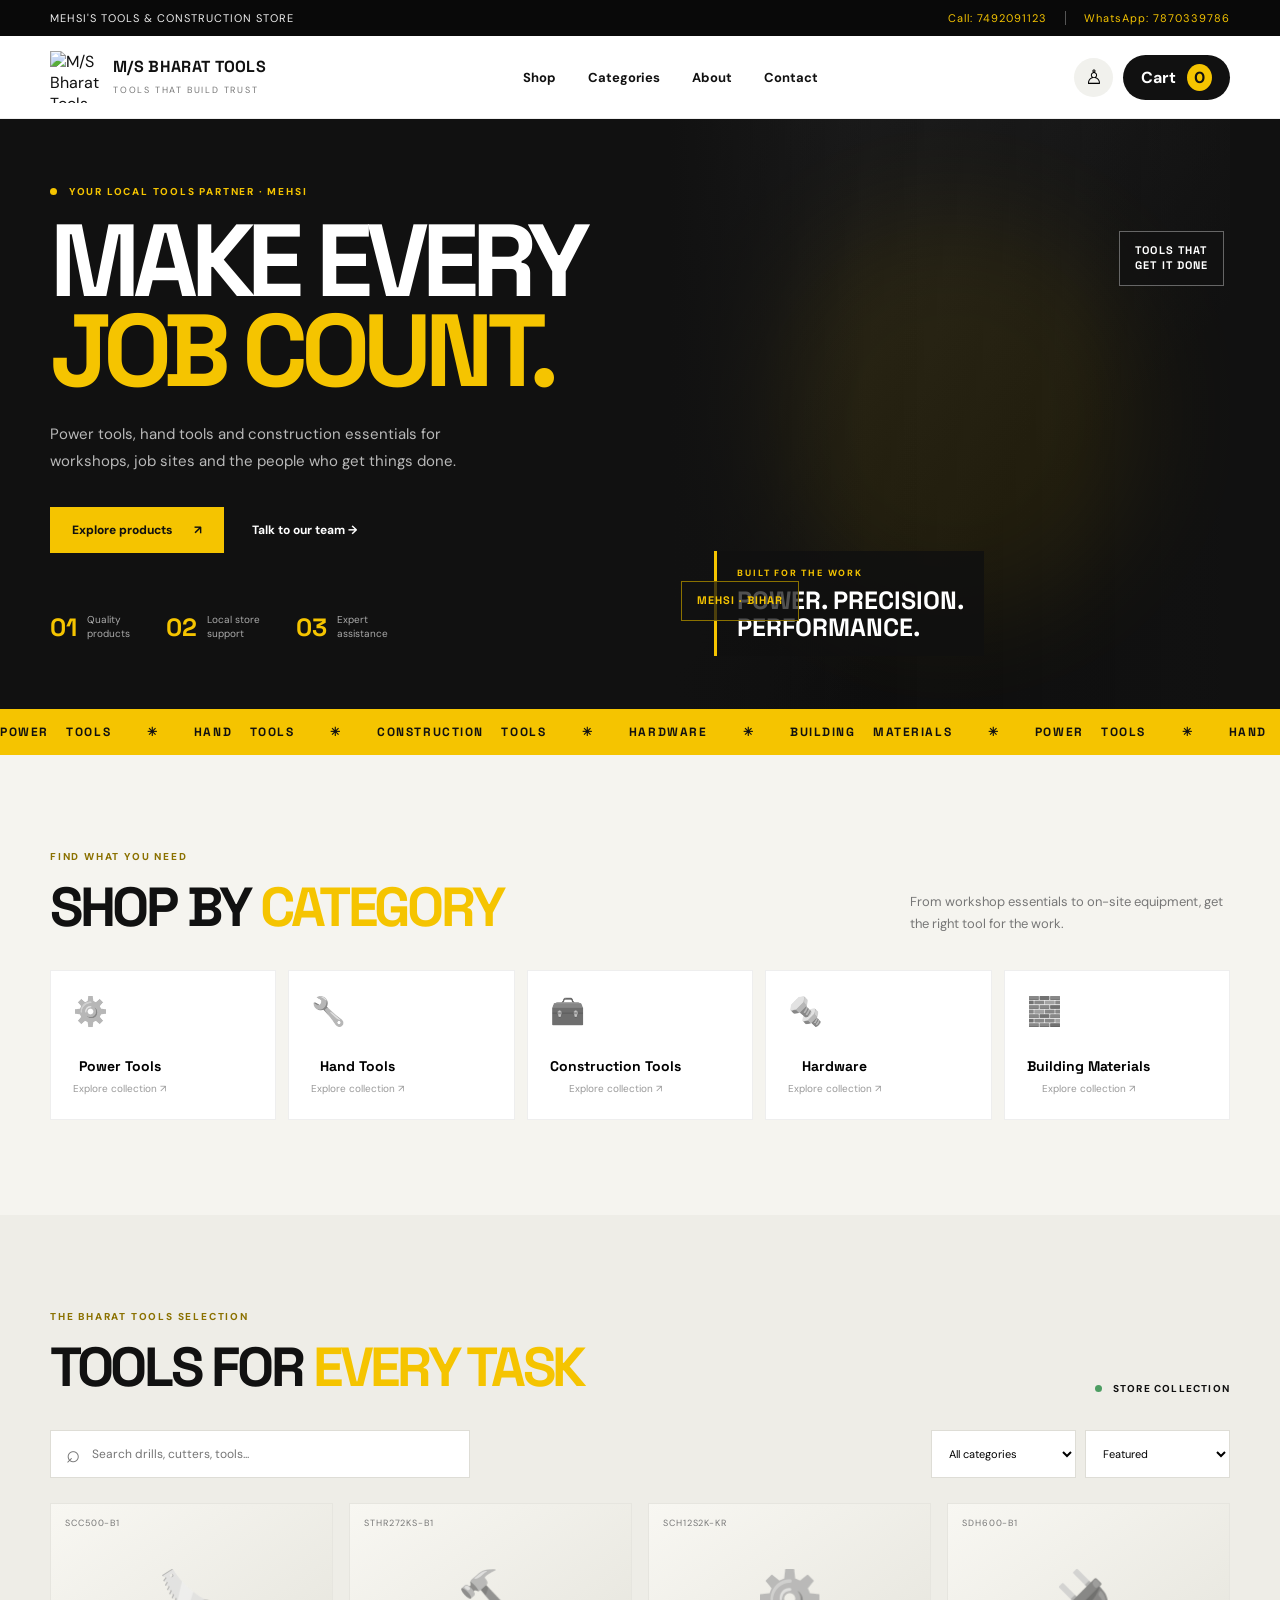
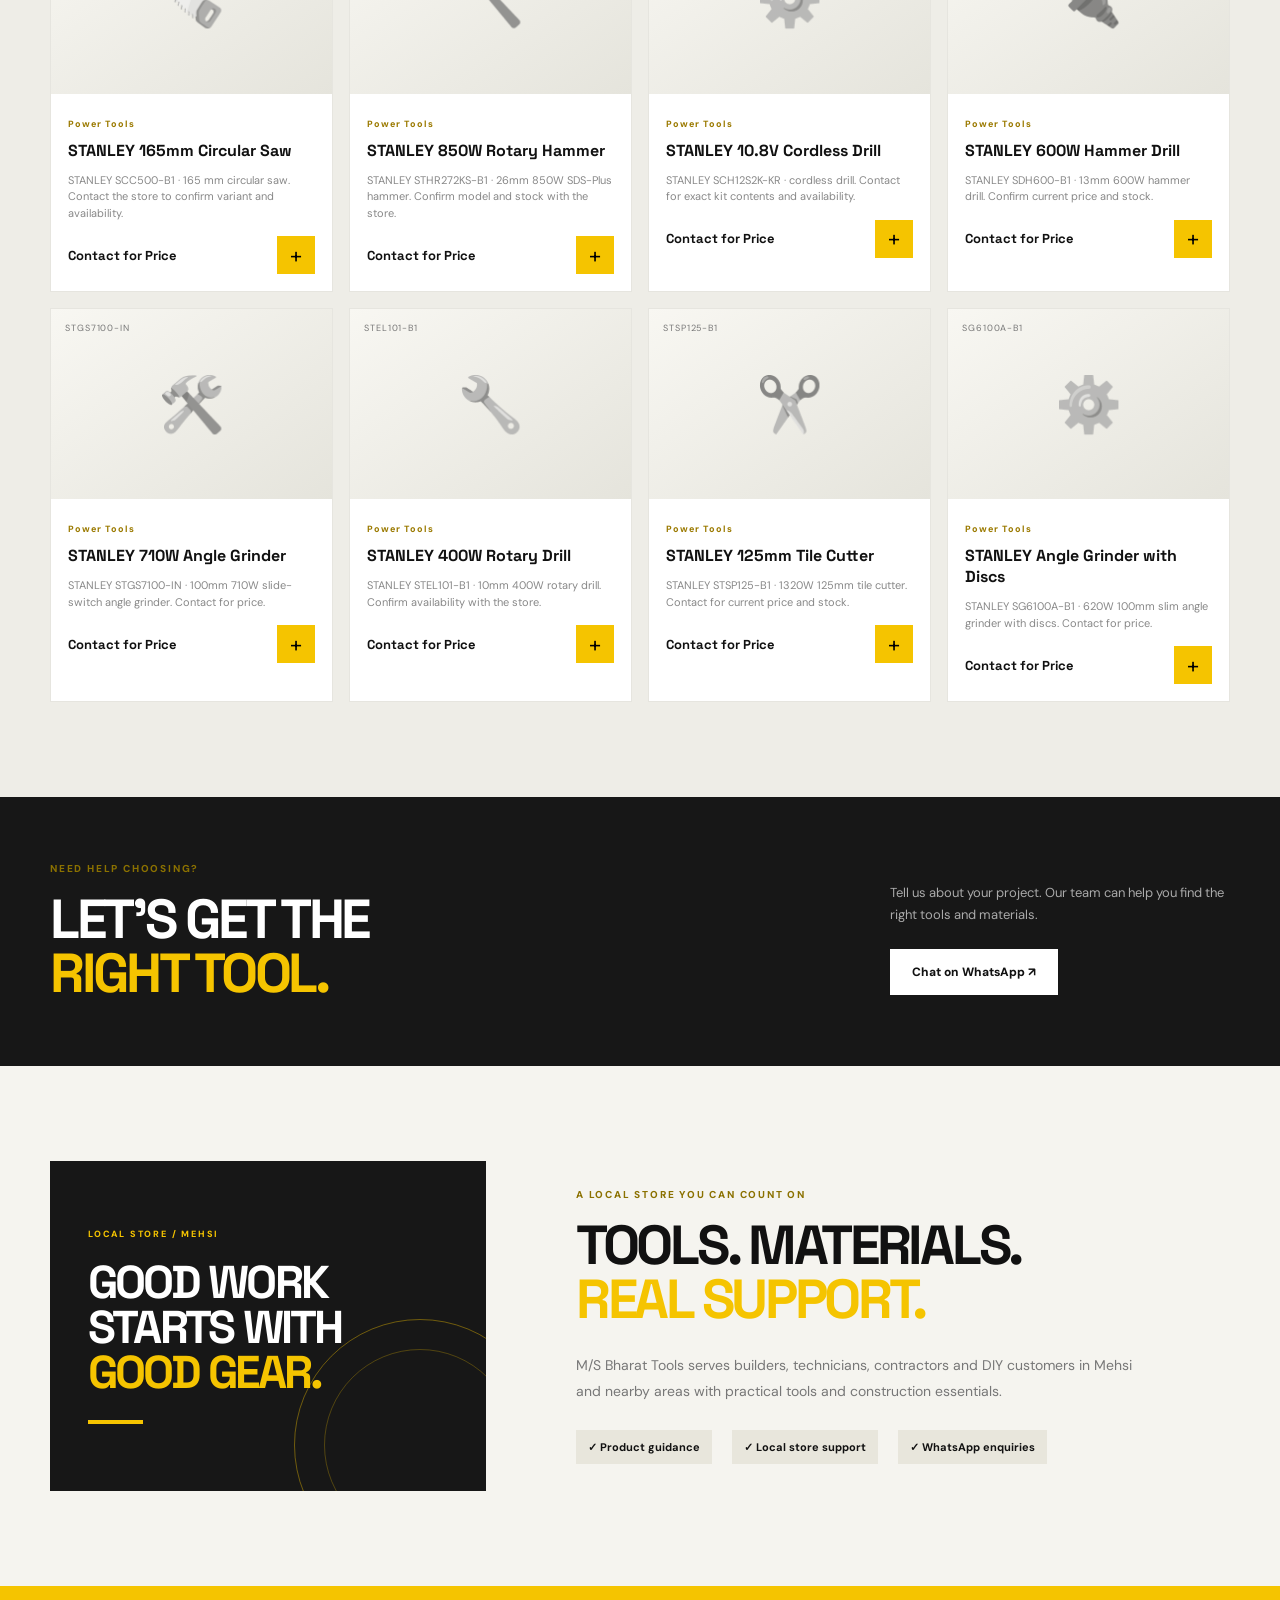
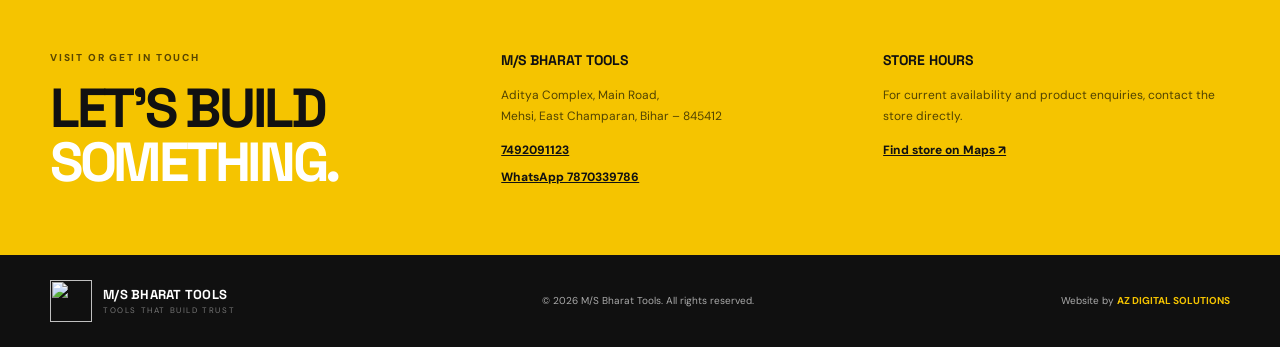
==== index.html @ 05d08e95 "Add files via upload" ====
<!doctype html>
<html lang="en">
<head>
<meta charset="utf-8"><meta name="viewport" content="width=device-width,initial-scale=1">
<meta name="theme-color" content="#101010"><meta name="description" content="M/S Bharat Tools — Power tools, hand tools, construction tools and hardware in Mehsi, Bihar.">
<title>M/S BHARAT TOOLS | Tools & Construction Materials</title>
<link rel="preconnect" href="https://fonts.googleapis.com"><link rel="preconnect" href="https://fonts.gstatic.com" crossorigin>
<link href="https://fonts.googleapis.com/css2?family=DM+Sans:wght@400;500;600;700;800&family=Space+Grotesk:wght@500;600;700&display=swap" rel="stylesheet">
<link rel="stylesheet" href="style.css">
</head>
<body>
<div class="topline"><div class="wrap topinner"><span>MEHSI'S TOOLS & CONSTRUCTION STORE</span><div><a href="tel:7492091123">Call: 7492091123</a><i></i><a href="https://wa.me/917870339786" target="_blank">WhatsApp: 7870339786</a></div></div></div>
<header class="header"><div class="wrap nav">
<a class="brand" href="#"><img src="assets/logo.png" alt="M/S Bharat Tools logo"><span><b>M/S BHARAT TOOLS</b><small>TOOLS THAT BUILD TRUST</small></span></a>
<nav><a href="#shop">Shop</a><a href="#categories">Categories</a><a href="#about">About</a><a href="#contact">Contact</a></nav>
<div class="nav-actions"><button class="iconbtn" id="accountBtn" aria-label="Account">♙</button><button class="cartbtn" id="cartOpen">Cart <b id="cartCount">0</b></button><button class="menu" id="menuBtn">☰</button></div>
</div></header>
<main>
<section class="hero"><div class="wrap hero-grid"><div class="hero-copy"><div class="eyebrow"><span></span> YOUR LOCAL TOOLS PARTNER · MEHSI</div><h1>MAKE EVERY<br><em>JOB COUNT.</em></h1><p>Power tools, hand tools and construction essentials for workshops, job sites and the people who get things done.</p><div class="hero-actions"><a class="btn primary" href="#shop">Explore products <b>↗</b></a><a class="textlink" href="https://wa.me/917870339786" target="_blank">Talk to our team <b>→</b></a></div><div class="hero-proof"><div><b>01</b><span>Quality<br>products</span></div><div><b>02</b><span>Local store<br>support</span></div><div><b>03</b><span>Expert<br>assistance</span></div></div></div><div class="hero-art"><div class="art-glow"></div><div class="hero-product-scene"><div class="scene-kicker">BUILT FOR THE WORK</div><div class="scene-title">POWER. PRECISION.<br>PERFORMANCE.</div></div><div class="art-tag tag-one">TOOLS THAT<br>GET IT DONE</div><div class="art-tag tag-two">MEHSI · BIHAR</div></div></div></section>
<div class="ticker"><div>POWER TOOLS <b>✳</b> HAND TOOLS <b>✳</b> CONSTRUCTION TOOLS <b>✳</b> HARDWARE <b>✳</b> BUILDING MATERIALS <b>✳</b> POWER TOOLS <b>✳</b> HAND TOOLS <b>✳</b></div></div>
<section class="section categories" id="categories"><div class="wrap"><div class="section-head"><div><div class="eyebrow">FIND WHAT YOU NEED</div><h2>SHOP BY <em>CATEGORY</em></h2></div><p>From workshop essentials to on-site equipment, get the right tool for the work.</p></div><div class="category-grid" id="categoryGrid"></div></div></section>
<section class="section shop" id="shop"><div class="wrap"><div class="section-head"><div><div class="eyebrow">THE BHARAT TOOLS SELECTION</div><h2>TOOLS FOR <em>EVERY TASK</em></h2></div><span class="live-note"><span></span> STORE COLLECTION</span></div>
<div class="shop-toolbar"><div class="searchbox"><span>⌕</span><input id="searchInput" placeholder="Search drills, cutters, tools..." aria-label="Search products"></div><div class="filters"><select id="categoryFilter"><option value="">All categories</option></select><select id="sortFilter"><option value="featured">Featured</option><option value="low">Price: low to high</option><option value="high">Price: high to low</option><option value="name">Name: A to Z</option></select></div></div>
<div class="product-grid" id="productGrid"></div><div class="empty hidden" id="emptyState">No products match your search. Try another keyword.</div>
</div></section>
<section class="band"><div class="wrap band-inner"><div><div class="eyebrow">NEED HELP CHOOSING?</div><h2>LET'S GET THE<br><em>RIGHT TOOL.</em></h2></div><div><p>Tell us about your project. Our team can help you find the right tools and materials.</p><a class="btn light" href="https://wa.me/917870339786?text=Hello%20Bharat%20Tools%2C%20I%20need%20help%20choosing%20a%20product." target="_blank">Chat on WhatsApp ↗</a></div></div></section>
<section class="section about" id="about"><div class="wrap about-grid"><div class="about-mark"><div class="about-mark-label">LOCAL STORE / MEHSI</div><div class="about-mark-title">GOOD WORK<br>STARTS WITH<br><em>GOOD GEAR.</em></div><div class="about-mark-line"></div></div><div><div class="eyebrow">A LOCAL STORE YOU CAN COUNT ON</div><h2>TOOLS. MATERIALS.<br><em>REAL SUPPORT.</em></h2><p>M/S Bharat Tools serves builders, technicians, contractors and DIY customers in Mehsi and nearby areas with practical tools and construction essentials.</p><div class="about-points"><span>✓ Product guidance</span><span>✓ Local store support</span><span>✓ WhatsApp enquiries</span></div></div></div></section>
<section class="contact" id="contact"><div class="wrap contact-grid"><div><div class="eyebrow">VISIT OR GET IN TOUCH</div><h2>LET'S BUILD<br><em>SOMETHING.</em></h2></div><div class="contact-info"><b>M/S BHARAT TOOLS</b><p>Aditya Complex, Main Road,<br>Mehsi, East Champaran, Bihar – 845412</p><a href="tel:7492091123">7492091123</a><a href="https://wa.me/917870339786" target="_blank">WhatsApp 7870339786</a></div><div class="contact-info"><b>STORE HOURS</b><p>For current availability and product enquiries, contact the store directly.</p><a href="https://maps.google.com/?q=Aditya+Complex+Main+Road+Mehsi+Bihar" target="_blank">Find store on Maps ↗</a></div></div></section>
</main>
<footer><div class="wrap footer"><a class="brand" href="#"><img src="assets/logo.png" alt=""><span><b>M/S BHARAT TOOLS</b><small>TOOLS THAT BUILD TRUST</small></span></a><span>© <span id="year"></span> M/S Bharat Tools. All rights reserved.</span><span>Website by <b>AZ DIGITAL SOLUTIONS</b></span></div></footer>
<div class="overlay" id="overlay"></div><aside class="drawer" id="cartDrawer"><div class="drawer-head"><div><small>YOUR SELECTION</small><h3>Shopping cart</h3></div><button class="close" id="cartClose">×</button></div><div class="cart-items" id="cartItems"></div><div class="cart-bottom"><div class="subtotal"><span>Subtotal</span><b id="subtotal">₹0</b></div><p class="muted">Final availability and pricing will be confirmed by the store.</p><button class="btn primary full" id="checkoutBtn">Continue to checkout ↗</button><button class="continue" id="continueShop">Continue shopping</button></div></aside>
<div class="modal hidden" id="accountModal"><div class="modal-card"><button class="close modal-x" id="accountClose">×</button><div class="eyebrow">CUSTOMER ACCOUNT</div><h3 id="authTitle">Welcome back.</h3><p class="muted" id="authHint">Sign in to view your account.</p><form id="authForm"><label>Email<input type="email" id="authEmail" required placeholder="you@example.com"></label><label>Password<input type="password" id="authPassword" required minlength="6" placeholder="At least 6 characters"></label><label id="nameField" class="hidden">Full name<input id="authName" placeholder="Your name"></label><button class="btn primary full" id="authSubmit">Sign in</button></form><button class="switch-auth" id="authSwitch">New here? Create an account</button><p class="status" id="authStatus"></p></div></div>
<div class="toast" id="toast"></div>
<script src="https://cdn.jsdelivr.net/npm/@supabase/supabase-js@2"></script><script src="config.js"></script><script src="app.js"></script>
</body></html>
---- style.css ----
*{box-sizing:border-box} :root{--ink:#111;--yellow:#f5c400;--paper:#f5f4ef;--muted:#777;--line:#deddd6}html{scroll-behavior:smooth}body{margin:0;background:var(--paper);color:var(--ink);font-family:"DM Sans",sans-serif}a{color:inherit;text-decoration:none}button,input,select{font:inherit}.wrap{width:min(1180px,calc(100% - 44px));margin:auto}.topline{background:#090909;color:#eee;font-size:11px;letter-spacing:.09em}.topinner{height:36px;display:flex;justify-content:space-between;align-items:center}.topinner div{display:flex;gap:18px}.topinner a{color:var(--yellow)}.topinner i{width:1px;background:#555}.header{background:#fff;position:sticky;top:0;z-index:20;border-bottom:1px solid #eee}.nav{height:82px;display:flex;align-items:center;justify-content:space-between}.brand{display:flex;align-items:center;gap:11px}.brand img{width:52px;height:52px;object-fit:contain}.brand b{font:700 16px "Space Grotesk";letter-spacing:.02em;display:block}.brand small{font-size:9px;letter-spacing:.2em;color:#777}.nav nav{display:flex;gap:32px;font-size:13px;font-weight:700}.nav nav a:hover,.textlink:hover{color:#a77f00}.nav-actions{display:flex;align-items:center;gap:10px}.iconbtn,.menu{border:0;background:#f1f1ed;width:39px;height:39px;border-radius:50%;font-size:20px;cursor:pointer}.cartbtn{border:0;background:#111;color:#fff;border-radius:30px;padding:12px 18px;font-weight:700;cursor:pointer}.cartbtn b{background:var(--yellow);color:#111;border-radius:50%;padding:3px 7px;margin-left:7px}.menu{display:none}.hero{background:#111;color:white;overflow:hidden;position:relative}.hero-grid{min-height:590px;display:grid;grid-template-columns:1.05fr .95fr;align-items:center}.hero-copy{padding:65px 0;position:relative;z-index:2}.eyebrow{font-size:10px;font-weight:800;letter-spacing:.18em;color:#8b7100;margin-bottom:18px}.hero .eyebrow{color:var(--yellow)}.eyebrow span,.live-note span{display:inline-block;width:7px;height:7px;background:var(--yellow);border-radius:50%;margin-right:8px}.hero h1{font:700 clamp(58px,8vw,106px)/.88 "Space Grotesk";letter-spacing:-.07em;margin:0 0 25px}.hero h1 em,h2 em{color:var(--yellow);font-style:normal}.hero-copy>p{max-width:460px;color:#b9b9b9;line-height:1.8;font-size:15px}.hero-actions{display:flex;align-items:center;gap:28px;margin-top:32px}.btn{border:0;padding:15px 22px;display:inline-flex;align-items:center;justify-content:center;gap:22px;font-weight:800;font-size:12px;cursor:pointer;transition:.2s}.btn.primary{background:var(--yellow);color:#111}.btn.primary:hover{background:#fff;transform:translateY(-2px)}.textlink{font-size:12px;font-weight:700}.hero-proof{display:flex;gap:36px;margin-top:58px}.hero-proof div{display:flex;gap:10px;align-items:center}.hero-proof b{font:700 25px "Space Grotesk";color:var(--yellow)}.hero-proof span{font-size:10px;line-height:1.4;color:#aaa}.hero-art{height:100%;min-height:520px;position:relative;display:grid;place-items:center;background:radial-gradient(circle at 50% 48%,#343434 0,#202020 38%,#111 70%)}.art-glow{position:absolute;width:410px;height:410px;border-radius:50%;background:var(--yellow);opacity:.08;filter:blur(55px)}.hero-logo{position:relative;width:min(380px,75%);filter:drop-shadow(0 28px 28px #0009);animation:float 5s ease-in-out infinite}.hero-logo img{width:100%;display:block}.art-tag{position:absolute;border:1px solid #666;padding:11px 15px;font:700 11px/1.4 "Space Grotesk";letter-spacing:.1em}.tag-one{top:19%;right:1%}.tag-two{bottom:15%;left:2%;color:var(--yellow);border-color:#8a7100}.crosshair{position:absolute;right:8%;bottom:23%;font-size:40px;color:var(--yellow)}@keyframes float{50%{transform:translateY(-12px)}}.ticker{background:var(--yellow);overflow:hidden;white-space:nowrap;padding:15px 0;font:700 12px "Space Grotesk";letter-spacing:.13em}.ticker div{word-spacing:13px}.ticker b{margin:0 18px}.section{padding:95px 0}.section-head{display:flex;justify-content:space-between;align-items:end;margin-bottom:35px}.section h2,.band h2,.contact h2{font:700 clamp(34px,5vw,55px)/.98 "Space Grotesk";letter-spacing:-.06em;margin:0}.section-head>p{max-width:320px;color:var(--muted);font-size:13px;line-height:1.7;margin:0}.category-grid{display:grid;grid-template-columns:repeat(5,1fr);gap:12px}.category-card{background:#fff;min-height:150px;padding:22px;display:flex;flex-direction:column;justify-content:space-between;border:1px solid #eee;cursor:pointer;transition:.25s}.category-card:hover,.category-card.active{background:#111;color:#fff;transform:translateY(-5px)}.category-card .cat-icon{font-size:28px}.category-card b{font:700 14px "Space Grotesk"}.category-card small{color:#999;font-size:10px}.shop{background:#eeede7}.live-note{font-size:10px;letter-spacing:.12em;font-weight:800}.live-note span{background:#4c9d62}.shop-toolbar{display:flex;justify-content:space-between;gap:15px;margin-bottom:25px}.searchbox{display:flex;align-items:center;gap:10px;background:#fff;padding:0 15px;width:min(420px,100%);border:1px solid var(--line)}.searchbox span{font-size:24px;color:#777}.searchbox input{border:0;outline:0;width:100%;height:46px;background:transparent;font-size:12px}.filters{display:flex;gap:9px}.filters select{border:1px solid var(--line);background:#fff;padding:0 13px;font-size:11px;min-width:145px}.product-grid{display:grid;grid-template-columns:repeat(4,1fr);gap:16px}.product-card{background:#fff;border:1px solid #e6e5df;position:relative;transition:.25s;overflow:hidden}.product-card:hover{transform:translateY(-5px);box-shadow:0 15px 35px #0000000c}.product-visual{height:190px;background:linear-gradient(145deg,#f7f6f1,#e7e6df);display:grid;place-items:center;position:relative}.product-visual .symbol{font-size:68px;filter:grayscale(1);opacity:.85}.product-visual .sku{position:absolute;top:13px;left:14px;font-size:9px;letter-spacing:.1em;color:#777}.product-info{padding:17px}.product-info small{font-size:9px;color:#9b7a00;font-weight:800;letter-spacing:.12em}.product-info h3{font:700 16px "Space Grotesk";margin:8px 0;min-height:38px}.product-info p{font-size:11px;color:#888;line-height:1.5;min-height:32px}.product-bottom{display:flex;justify-content:space-between;align-items:center;margin-top:15px}.price{font:700 18px "Space Grotesk"}.addbtn{width:38px;height:38px;border:0;background:var(--yellow);font-size:22px;cursor:pointer}.addbtn:hover{background:#111;color:var(--yellow)}.empty{padding:40px;text-align:center;color:#777}.hidden{display:none!important}.band{background:#171717;color:#fff;padding:65px 0}.band-inner{display:flex;justify-content:space-between;align-items:center}.band p{max-width:340px;color:#aaa;font-size:13px;line-height:1.7}.btn.light{background:#fff;color:#111;margin-top:10px}.about-grid{display:grid;grid-template-columns:.8fr 1.2fr;align-items:center;gap:90px}.about-mark{background:#111;display:grid;place-items:center;min-height:330px}.about-mark img{width:65%;max-width:250px}.about p{max-width:570px;color:#777;font-size:14px;line-height:1.9;margin-top:25px}.about-points{display:flex;gap:20px;flex-wrap:wrap;font-size:11px;font-weight:700;margin-top:25px}.about-points span{background:#e8e6dc;padding:10px 12px}.contact{background:var(--yellow);padding:65px 0}.contact .eyebrow{color:#594600}.contact h2 em{color:#fff}.contact-grid{display:grid;grid-template-columns:1.2fr 1fr 1fr;gap:35px}.contact-info{font-size:12px;line-height:1.8}.contact-info b{font:700 14px "Space Grotesk"}.contact-info p{color:#514300}.contact-info a{display:block;font-weight:800;text-decoration:underline;margin-top:6px}footer{background:#101010;color:#aaa;padding:25px 0}.footer{display:flex;align-items:center;justify-content:space-between;font-size:10px}.footer .brand{color:#fff}.footer .brand img{width:42px;height:42px}.footer .brand b{font-size:13px}.footer .brand small{font-size:8px}.footer>span b{color:var(--yellow)}.overlay{position:fixed;inset:0;background:#0008;z-index:40;opacity:0;pointer-events:none;transition:.25s}.overlay.show{opacity:1;pointer-events:auto}.drawer{position:fixed;right:0;top:0;height:100%;width:min(440px,100%);background:#fff;z-index:41;transform:translateX(105%);transition:.3s;display:flex;flex-direction:column;padding:25px}.drawer.open{transform:translateX(0)}.drawer-head{display:flex;justify-content:space-between;border-bottom:1px solid #eee;padding-bottom:18px}.drawer-head small{font-size:9px;letter-spacing:.15em;color:#997700}.drawer-head h3{font:700 24px "Space Grotesk";margin:4px 0}.close{border:0;background:#eee;width:34px;height:34px;border-radius:50%;font-size:22px;cursor:pointer}.cart-items{overflow:auto;flex:1}.cart-row{display:grid;grid-template-columns:1fr auto;gap:10px;padding:17px 0;border-bottom:1px solid #eee}.cart-row b{font:700 13px "Space Grotesk"}.cart-row small{display:block;color:#888;margin-top:5px}.qty{display:flex;align-items:center;gap:10px}.qty button{border:1px solid #ddd;background:#fff;width:25px;height:25px;cursor:pointer}.cart-bottom{border-top:1px solid #eee;padding-top:18px}.subtotal{display:flex;justify-content:space-between;font-size:13px}.subtotal b{font:700 22px "Space Grotesk"}.muted{color:#888;font-size:11px;line-height:1.6}.full{width:100%}.continue,.switch-auth{border:0;background:none;text-decoration:underline;padding:15px;cursor:pointer;font-size:11px;width:100%}.modal{position:fixed;inset:0;background:#0009;z-index:50;display:grid;place-items:center;padding:20px}.modal-card{background:#fff;width:min(420px,100%);padding:32px;position:relative}.modal-card h3{font:700 28px "Space Grotesk";margin:0}.modal-x{position:absolute;right:18px;top:18px}.modal-card form{margin-top:20px}.modal-card label{display:block;font-size:11px;font-weight:700;margin:13px 0}.modal-card input{display:block;width:100%;height:43px;border:1px solid #ddd;padding:0 12px;margin-top:6px;outline-color:#d1a700}.status{font-size:11px;color:#987500;min-height:16px}.toast{position:fixed;bottom:25px;left:50%;transform:translate(-50%,20px);background:#111;color:#fff;padding:13px 20px;font-size:12px;z-index:70;opacity:0;transition:.2s;pointer-events:none}.toast.show{opacity:1;transform:translate(-50%,0)}.fly{position:fixed;z-index:100;pointer-events:none;font-size:25px;transition:all .65s cubic-bezier(.2,.8,.2,1)}@media(max-width:850px){.nav nav{gap:15px}.hero-grid{grid-template-columns:1fr .8fr}.hero-art{min-height:430px}.category-grid{grid-template-columns:repeat(3,1fr)}.product-grid{grid-template-columns:repeat(2,1fr)}.about-grid{gap:35px}.contact-grid{grid-template-columns:1fr 1fr}.contact-grid>div:first-child{grid-column:1/-1}}@media(max-width:600px){.wrap{width:calc(100% - 30px)}.topinner{height:auto;min-height:34px}.topinner>span{display:none}.topinner div{width:100%;justify-content:space-between;font-size:10px}.nav{height:68px}.brand img{width:42px;height:42px}.brand b{font-size:12px}.brand small{font-size:7px}.nav nav{display:none;position:absolute;top:68px;left:0;right:0;background:#fff;padding:20px;flex-direction:column;border-top:1px solid #eee}.nav nav.show{display:flex}.iconbtn{display:none}.menu{display:block}.cartbtn{padding:10px 13px;font-size:11px}.hero-grid{display:block}.hero-copy{padding:65px 0 35px}.hero h1{font-size:72px}.hero-art{min-height:310px}.hero-logo{width:230px}.tag-one{right:0;top:10%}.tag-two{left:0;bottom:8%}.hero-proof{gap:18px;margin-top:40px}.section{padding:65px 0}.section-head{display:block}.section-head>p{margin-top:15px}.category-grid{grid-template-columns:repeat(2,1fr)}.category-card{min-height:125px;padding:15px}.shop-toolbar{display:block}.searchbox{width:100%;margin-bottom:10px}.filters select{flex:1;min-width:0;height:42px}.product-grid{gap:9px}.product-visual{height:140px}.product-visual .symbol{font-size:48px}.product-info{padding:12px}.product-info h3{font-size:13px}.product-info p{font-size:10px}.price{font-size:15px}.addbtn{width:32px;height:32px}.band-inner{display:block}.band-inner>div+div{margin-top:25px}.about-grid{grid-template-columns:1fr;gap:30px}.about-mark{min-height:240px}.contact-grid{grid-template-columns:1fr;gap:22px}.contact-grid>div:first-child{grid-column:auto}.footer{gap:15px;flex-wrap:wrap}.footer>span{width:100%}}

/* PREMIUM PRODUCT-LED REDESIGN */
.hero-art{background:linear-gradient(135deg,#252525,#111 65%);overflow:hidden}
.hero-art:before{content:"";position:absolute;inset:0;background:linear-gradient(90deg,#1115,#1110),url("https://images.unsplash.com/photo-1504148455328-c376907d081c?auto=format&fit=crop&w=1400&q=85") center/cover;opacity:.9;filter:saturate(.72) contrast(1.12)}
.hero-art:after{content:"";position:absolute;inset:0;background:linear-gradient(90deg,#111 0%,transparent 35%,transparent 72%,#1118 100%)}
.hero-product-scene{position:absolute;z-index:2;left:8%;bottom:9%;padding:16px 20px;border-left:3px solid var(--yellow);background:#101010d9}
.scene-kicker{font-size:9px;letter-spacing:.2em;color:var(--yellow);margin-bottom:8px;font-weight:800}
.scene-title{font:700 clamp(16px,2vw,25px)/1.05 "Space Grotesk";color:white}
.hero-art .hero-logo{display:none}
.hero-art .art-tag{z-index:3;background:#111b}
.about-mark{background:#171717;min-height:330px;display:flex;flex-direction:column;justify-content:center;align-items:flex-start;padding:38px;position:relative;overflow:hidden}
.about-mark:before{content:"";position:absolute;width:250px;height:250px;border:1px solid #f4c40066;border-radius:50%;right:-60px;bottom:-80px}
.about-mark:after{content:"";position:absolute;width:190px;height:190px;border:1px solid #f4c40044;border-radius:50%;right:-30px;bottom:-50px}
.about-mark-label{font-size:9px;letter-spacing:.2em;color:var(--yellow);font-weight:800;margin-bottom:20px;z-index:1}
.about-mark-title{font:700 clamp(28px,4vw,46px)/.98 "Space Grotesk";letter-spacing:-.06em;color:#fff;z-index:1}
.about-mark-title em{font-style:normal;color:var(--yellow)}
.about-mark-line{width:55px;height:4px;background:var(--yellow);margin-top:25px;z-index:1}
.category-card .cat-icon{filter:grayscale(1);opacity:.8}
.product-visual{background:linear-gradient(145deg,#f8f7f2,#e5e4dc)}
.product-visual .symbol{font-size:54px;filter:grayscale(1);opacity:.72}
@media(max-width:600px){.hero-art{min-height:310px}.hero-product-scene{left:5%;bottom:8%}.about-mark{min-height:220px;padding:25px}.about-mark-title{font-size:34px}}

.product-visual img{width:100%;height:100%;object-fit:contain;padding:12px;mix-blend-mode:multiply}.price{font-size:13px}.product-bottom{gap:8px}.product-info h3{min-height:unset}
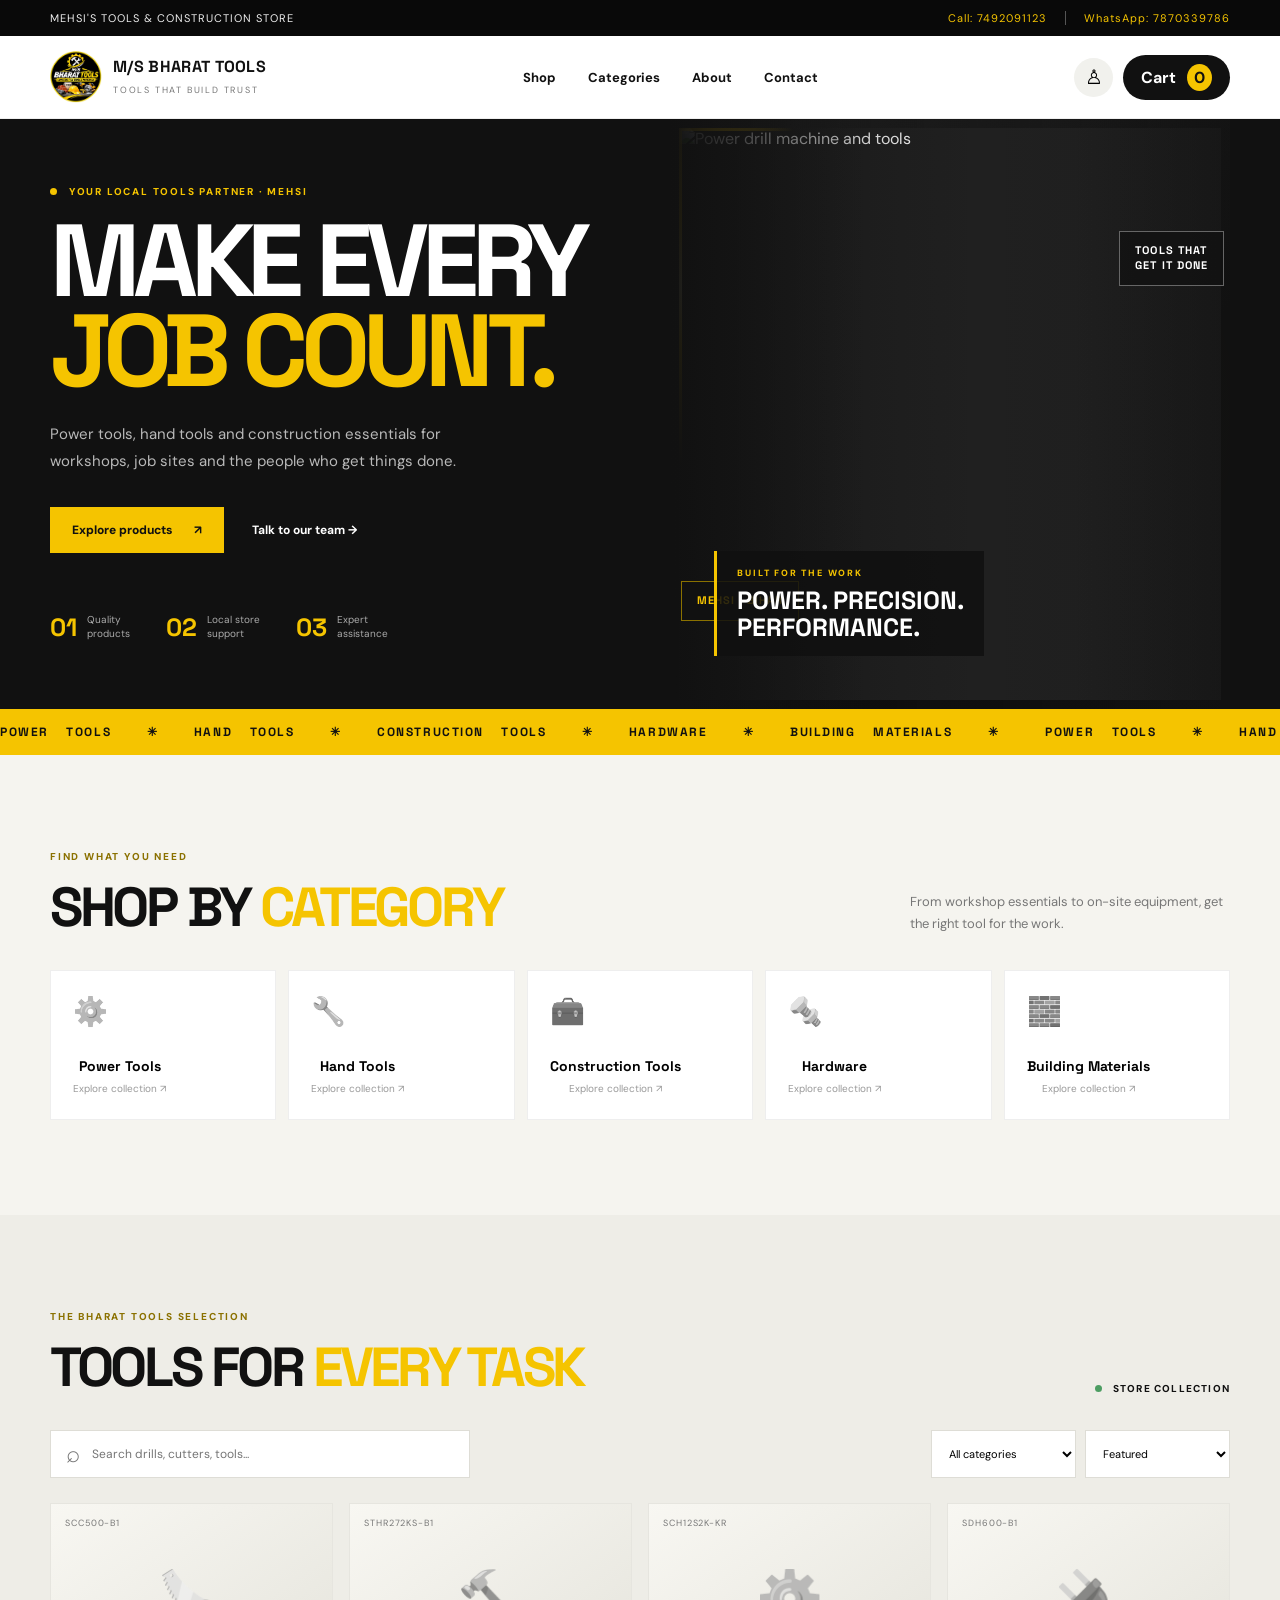
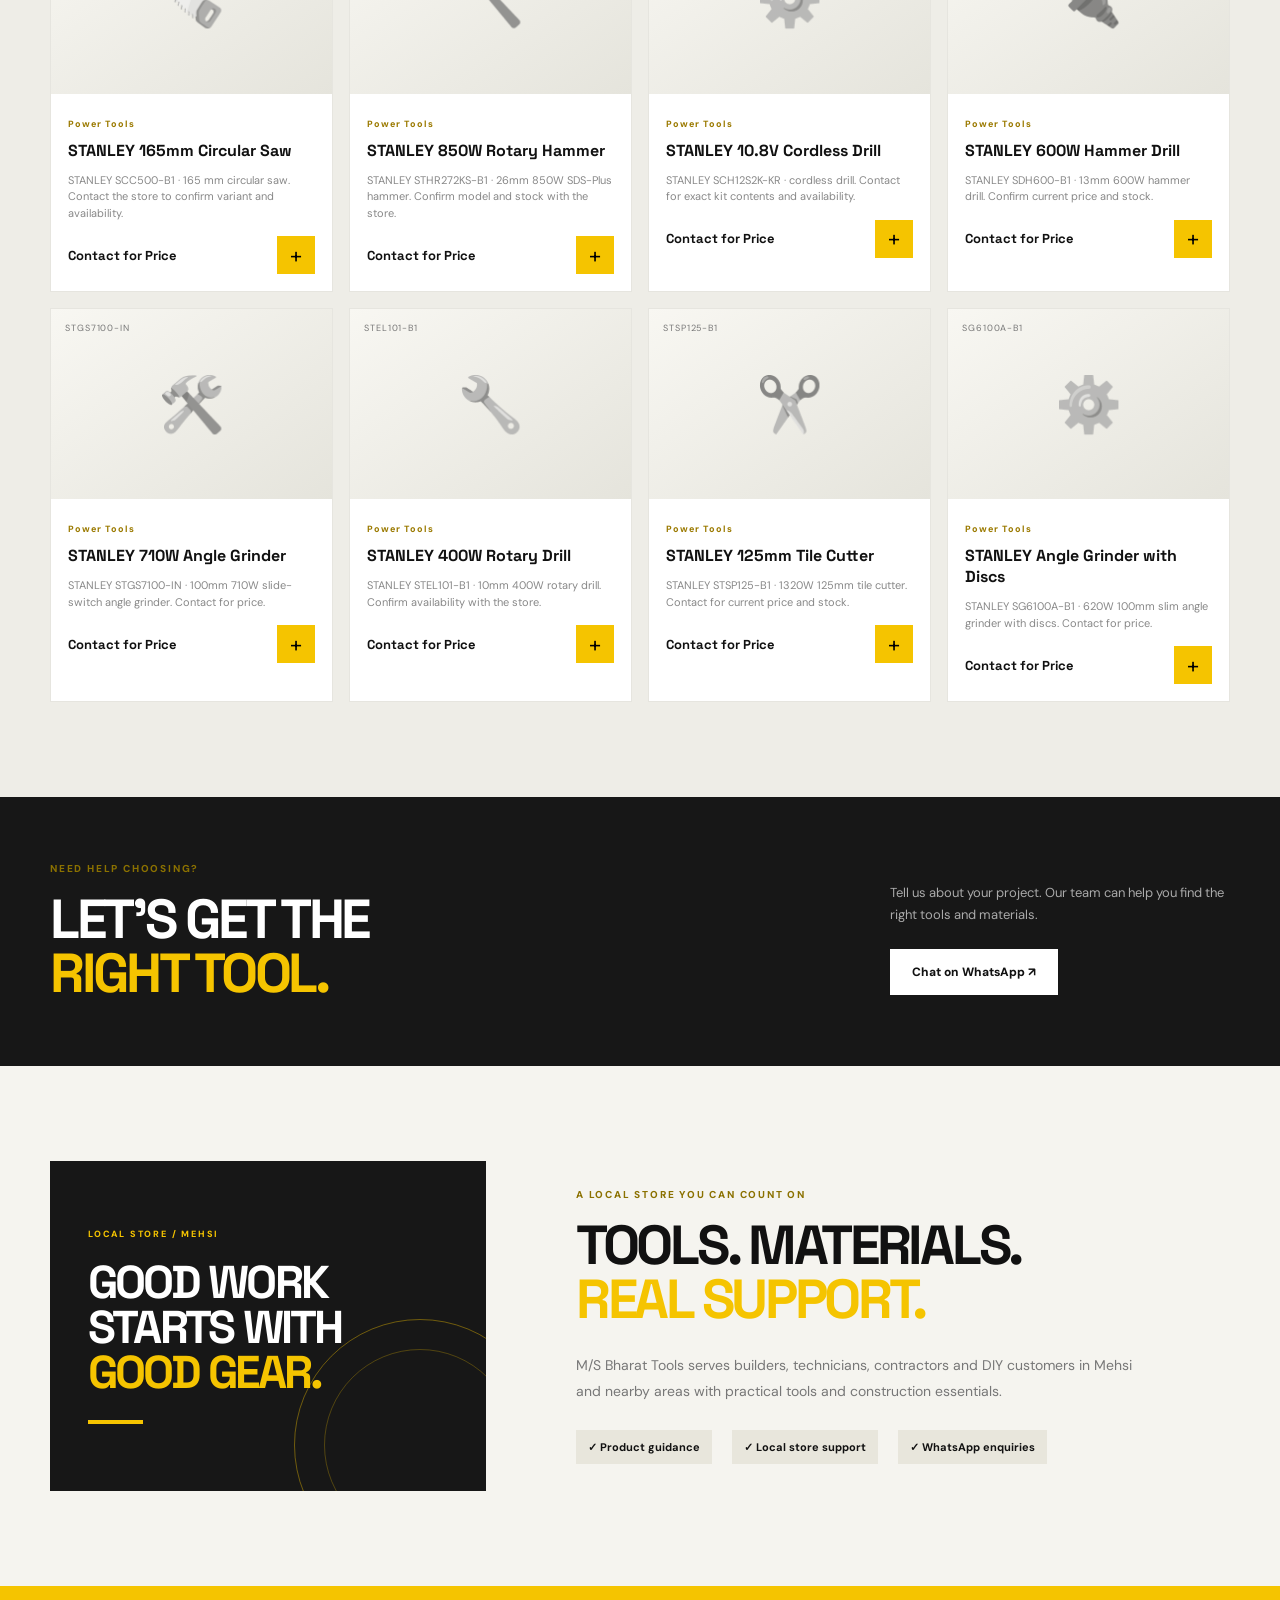
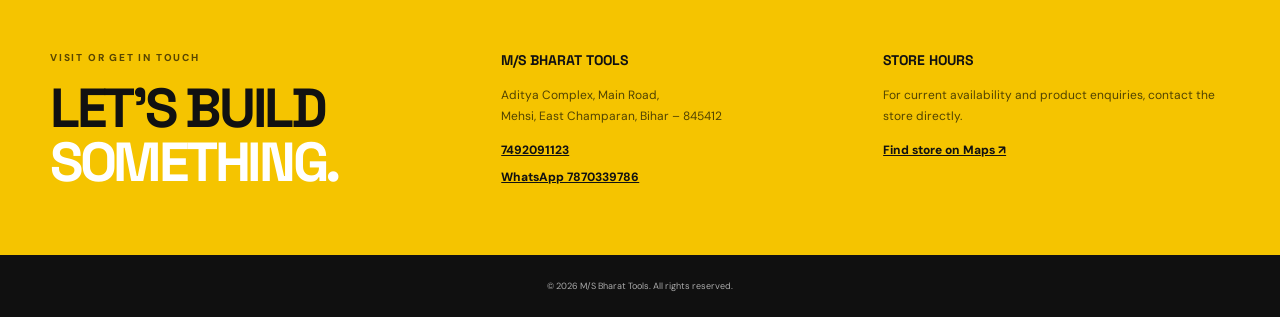
==== commit 73b1e0c0: "Add files via upload" ====
--- a/index.html
+++ b/index.html
@@ -16,8 +16,8 @@
 <div class="nav-actions"><button class="iconbtn" id="accountBtn" aria-label="Account">♙</button><button class="cartbtn" id="cartOpen">Cart <b id="cartCount">0</b></button><button class="menu" id="menuBtn">☰</button></div>
 </div></header>
 <main>
-<section class="hero"><div class="wrap hero-grid"><div class="hero-copy"><div class="eyebrow"><span></span> YOUR LOCAL TOOLS PARTNER · MEHSI</div><h1>MAKE EVERY<br><em>JOB COUNT.</em></h1><p>Power tools, hand tools and construction essentials for workshops, job sites and the people who get things done.</p><div class="hero-actions"><a class="btn primary" href="#shop">Explore products <b>↗</b></a><a class="textlink" href="https://wa.me/917870339786" target="_blank">Talk to our team <b>→</b></a></div><div class="hero-proof"><div><b>01</b><span>Quality<br>products</span></div><div><b>02</b><span>Local store<br>support</span></div><div><b>03</b><span>Expert<br>assistance</span></div></div></div><div class="hero-art"><div class="art-glow"></div><div class="hero-product-scene"><div class="scene-kicker">BUILT FOR THE WORK</div><div class="scene-title">POWER. PRECISION.<br>PERFORMANCE.</div></div><div class="art-tag tag-one">TOOLS THAT<br>GET IT DONE</div><div class="art-tag tag-two">MEHSI · BIHAR</div></div></div></section>
-<div class="ticker"><div>POWER TOOLS <b>✳</b> HAND TOOLS <b>✳</b> CONSTRUCTION TOOLS <b>✳</b> HARDWARE <b>✳</b> BUILDING MATERIALS <b>✳</b> POWER TOOLS <b>✳</b> HAND TOOLS <b>✳</b></div></div>
+<section class="hero"><div class="wrap hero-grid"><div class="hero-copy"><div class="eyebrow"><span></span> YOUR LOCAL TOOLS PARTNER · MEHSI</div><h1>MAKE EVERY<br><em>JOB COUNT.</em></h1><p>Power tools, hand tools and construction essentials for workshops, job sites and the people who get things done.</p><div class="hero-actions"><a class="btn primary" href="#shop">Explore products <b>↗</b></a><a class="textlink" href="https://wa.me/917870339786" target="_blank">Talk to our team <b>→</b></a></div><div class="hero-proof"><div><b>01</b><span>Quality<br>products</span></div><div><b>02</b><span>Local store<br>support</span></div><div><b>03</b><span>Expert<br>assistance</span></div></div></div><div class="hero-art"><div class="art-glow"></div><div class="hero-photo-frame"><img id="heroSlideImage" src="https://images.unsplash.com/photo-1504148455328-c376907d081c?auto=format&fit=crop&w=1400&q=90" alt="Power drill machine and tools"></div><div class="hero-product-scene"><div class="scene-kicker">BUILT FOR THE WORK</div><div class="scene-title">POWER. PRECISION.<br>PERFORMANCE.</div></div><div class="art-tag tag-one">TOOLS THAT<br>GET IT DONE</div><div class="art-tag tag-two">MEHSI · BIHAR</div></div></div></section>
+<div class="ticker" aria-label="Store categories"><div class="ticker-track"><span>POWER TOOLS <b>✳</b> HAND TOOLS <b>✳</b> CONSTRUCTION TOOLS <b>✳</b> HARDWARE <b>✳</b> BUILDING MATERIALS <b>✳</b></span><span aria-hidden="true">POWER TOOLS <b>✳</b> HAND TOOLS <b>✳</b> CONSTRUCTION TOOLS <b>✳</b> HARDWARE <b>✳</b> BUILDING MATERIALS <b>✳</b></span></div></div>
 <section class="section categories" id="categories"><div class="wrap"><div class="section-head"><div><div class="eyebrow">FIND WHAT YOU NEED</div><h2>SHOP BY <em>CATEGORY</em></h2></div><p>From workshop essentials to on-site equipment, get the right tool for the work.</p></div><div class="category-grid" id="categoryGrid"></div></div></section>
 <section class="section shop" id="shop"><div class="wrap"><div class="section-head"><div><div class="eyebrow">THE BHARAT TOOLS SELECTION</div><h2>TOOLS FOR <em>EVERY TASK</em></h2></div><span class="live-note"><span></span> STORE COLLECTION</span></div>
 <div class="shop-toolbar"><div class="searchbox"><span>⌕</span><input id="searchInput" placeholder="Search drills, cutters, tools..." aria-label="Search products"></div><div class="filters"><select id="categoryFilter"><option value="">All categories</option></select><select id="sortFilter"><option value="featured">Featured</option><option value="low">Price: low to high</option><option value="high">Price: high to low</option><option value="name">Name: A to Z</option></select></div></div>
@@ -27,9 +27,9 @@
 <section class="section about" id="about"><div class="wrap about-grid"><div class="about-mark"><div class="about-mark-label">LOCAL STORE / MEHSI</div><div class="about-mark-title">GOOD WORK<br>STARTS WITH<br><em>GOOD GEAR.</em></div><div class="about-mark-line"></div></div><div><div class="eyebrow">A LOCAL STORE YOU CAN COUNT ON</div><h2>TOOLS. MATERIALS.<br><em>REAL SUPPORT.</em></h2><p>M/S Bharat Tools serves builders, technicians, contractors and DIY customers in Mehsi and nearby areas with practical tools and construction essentials.</p><div class="about-points"><span>✓ Product guidance</span><span>✓ Local store support</span><span>✓ WhatsApp enquiries</span></div></div></div></section>
 <section class="contact" id="contact"><div class="wrap contact-grid"><div><div class="eyebrow">VISIT OR GET IN TOUCH</div><h2>LET'S BUILD<br><em>SOMETHING.</em></h2></div><div class="contact-info"><b>M/S BHARAT TOOLS</b><p>Aditya Complex, Main Road,<br>Mehsi, East Champaran, Bihar – 845412</p><a href="tel:7492091123">7492091123</a><a href="https://wa.me/917870339786" target="_blank">WhatsApp 7870339786</a></div><div class="contact-info"><b>STORE HOURS</b><p>For current availability and product enquiries, contact the store directly.</p><a href="https://maps.google.com/?q=Aditya+Complex+Main+Road+Mehsi+Bihar" target="_blank">Find store on Maps ↗</a></div></div></section>
 </main>
-<footer><div class="wrap footer"><a class="brand" href="#"><img src="assets/logo.png" alt=""><span><b>M/S BHARAT TOOLS</b><small>TOOLS THAT BUILD TRUST</small></span></a><span>© <span id="year"></span> M/S Bharat Tools. All rights reserved.</span><span>Website by <b>AZ DIGITAL SOLUTIONS</b></span></div></footer>
+<footer><div class="wrap footer"><a class="brand" href="#"><img src="assets/logo.png" alt=""><span><b>M/S BHARAT TOOLS</b><small>TOOLS THAT BUILD TRUST</small></span></a><span>© <span id="year"></span> M/S Bharat Tools. All rights reserved.</span></div></footer>
 <div class="overlay" id="overlay"></div><aside class="drawer" id="cartDrawer"><div class="drawer-head"><div><small>YOUR SELECTION</small><h3>Shopping cart</h3></div><button class="close" id="cartClose">×</button></div><div class="cart-items" id="cartItems"></div><div class="cart-bottom"><div class="subtotal"><span>Subtotal</span><b id="subtotal">₹0</b></div><p class="muted">Final availability and pricing will be confirmed by the store.</p><button class="btn primary full" id="checkoutBtn">Continue to checkout ↗</button><button class="continue" id="continueShop">Continue shopping</button></div></aside>
 <div class="modal hidden" id="accountModal"><div class="modal-card"><button class="close modal-x" id="accountClose">×</button><div class="eyebrow">CUSTOMER ACCOUNT</div><h3 id="authTitle">Welcome back.</h3><p class="muted" id="authHint">Sign in to view your account.</p><form id="authForm"><label>Email<input type="email" id="authEmail" required placeholder="you@example.com"></label><label>Password<input type="password" id="authPassword" required minlength="6" placeholder="At least 6 characters"></label><label id="nameField" class="hidden">Full name<input id="authName" placeholder="Your name"></label><button class="btn primary full" id="authSubmit">Sign in</button></form><button class="switch-auth" id="authSwitch">New here? Create an account</button><p class="status" id="authStatus"></p></div></div>
 <div class="toast" id="toast"></div>
-<script src="https://cdn.jsdelivr.net/npm/@supabase/supabase-js@2"></script><script src="config.js"></script><script src="app.js"></script>
+<script src="https://cdn.jsdelivr.net/npm/@supabase/supabase-js@2"></script><script src="config.js"></script><script src="app.js"></script><script src="hero-slider.js"></script>
 </body></html>
--- a/style.css
+++ b/style.css
@@ -22,3 +22,45 @@
 @media(max-width:600px){.hero-art{min-height:310px}.hero-product-scene{left:5%;bottom:8%}.about-mark{min-height:220px;padding:25px}.about-mark-title{font-size:34px}}
 
 .product-visual img{width:100%;height:100%;object-fit:contain;padding:12px;mix-blend-mode:multiply}.price{font-size:13px}.product-bottom{gap:8px}.product-info h3{min-height:unset}
+
+/* Hero photo carousel with animated industrial-yellow perimeter */
+.hero-art{isolation:isolate;overflow:hidden}
+.hero-photo-frame{position:absolute;inset:9px;overflow:hidden;z-index:0;background:#202020}
+.hero-photo-frame:before{content:"";position:absolute;inset:0;z-index:1;background:linear-gradient(90deg,#1118 0%,transparent 55%,#1112 100%)}
+.hero-photo-frame:after{content:"";position:absolute;inset:0;z-index:2;padding:3px;background:conic-gradient(from 0deg,transparent 0 65%,#f4c400 78%,#fff4a3 82%,transparent 90%);-webkit-mask:linear-gradient(#000 0 0) content-box,linear-gradient(#000 0 0);-webkit-mask-composite:xor;mask-composite:exclude;animation:yellowBorderRun 3.8s linear infinite}
+.hero-photo-frame img{width:100%;height:100%;display:block;object-fit:cover;object-position:center;filter:saturate(.82) contrast(1.06);transition:opacity .35s ease,transform 5s ease}
+.hero-photo-frame img.changing{opacity:.12;transform:scale(1.035)}
+@keyframes yellowBorderRun{to{transform:rotate(360deg)}}
+.hero-product-scene,.art-tag{z-index:4}
+.hero-art .art-glow{z-index:0}
+.agency-credit{width:min(1220px,calc(100% - 48px));margin:42px auto 0;padding:19px 15px 0;border-top:1px solid #1113;display:flex;align-items:center;justify-content:center;gap:9px;text-align:center}
+.agency-credit span{font-size:9px;letter-spacing:.13em;font-weight:700;color:#5b4a00}
+.agency-credit a{font:700 13px "Space Grotesk";color:#111;text-decoration:none;border-bottom:2px solid #111;padding-bottom:3px}
+.agency-credit a:hover{color:#fff;border-color:#fff}
+.agency-credit a b{font-size:15px;margin-left:5px}
+.footer{justify-content:center;text-align:center}
+.footer .brand{display:none}
+.footer>span{font-size:9px}
+@media(max-width:600px){
+ .hero-photo-frame{inset:7px}
+ .agency-credit{width:calc(100% - 30px);margin-top:28px;padding-top:16px;flex-wrap:wrap;gap:5px}
+ .agency-credit span{font-size:8px}
+ .agency-credit a{font-size:12px}
+}
+
+/* FINAL REQUEST: continuously moving category ticker */
+.ticker{overflow:hidden;white-space:nowrap}
+.ticker-track{display:flex;width:max-content;animation:tickerMove 24s linear infinite;will-change:transform}
+.ticker-track span{display:block;flex:none;padding-right:28px}
+.ticker-track b{margin:0 18px}
+.ticker:hover .ticker-track{animation-play-state:paused}
+@keyframes tickerMove{from{transform:translateX(0)}to{transform:translateX(-50%)}}
+/* Keep the yellow perimeter running around the hero product photo */
+.hero-photo-frame{position:absolute;inset:9px;overflow:hidden;z-index:0;background:#202020}
+.hero-photo-frame:after{content:"";position:absolute;inset:0;z-index:2;padding:3px;background:conic-gradient(from 0deg,transparent 0 72%,#f4c400 79%,#fff6b8 82%,#f4c400 85%,transparent 92%);-webkit-mask:linear-gradient(#000 0 0) content-box,linear-gradient(#000 0 0);-webkit-mask-composite:xor;mask-composite:exclude;animation:yellowBorderRun 3.2s linear infinite;pointer-events:none}
+@keyframes yellowBorderRun{to{transform:rotate(360deg)}}
+/* AZ Digital Solutions credit centered within the yellow contact section */
+.agency-credit{display:flex;justify-content:center;align-items:center;margin:30px auto 0;padding-top:18px;border-top:1px solid #1112;text-align:center}
+.agency-credit a{display:inline-block;color:#111;text-decoration:none;font:700 13px "Space Grotesk";letter-spacing:.08em;border-bottom:2px solid #111;padding:4px 2px;transition:color .2s,border-color .2s}
+.agency-credit a:hover{color:#fff;border-color:#fff}
+@media(max-width:600px){.ticker{padding:12px 0}.ticker-track{animation-duration:20s}.agency-credit{margin-top:23px;padding-top:15px}}
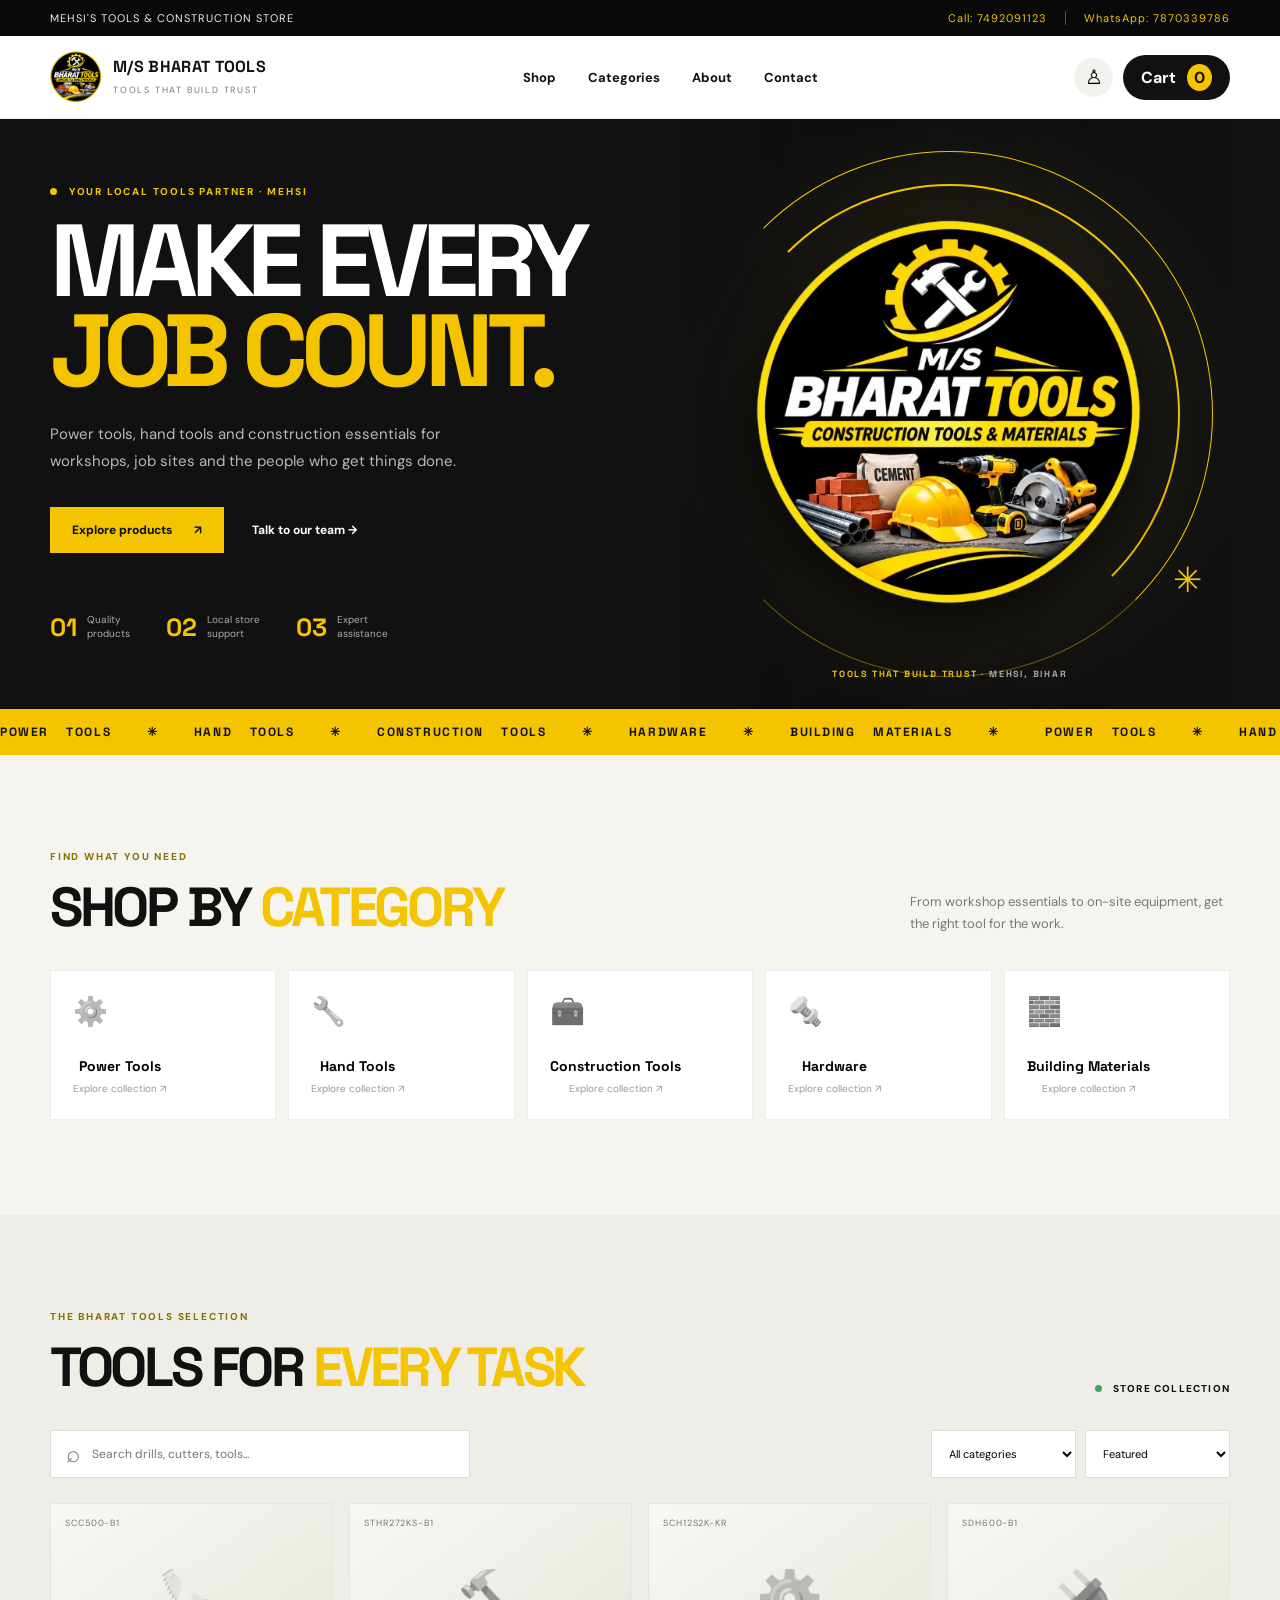
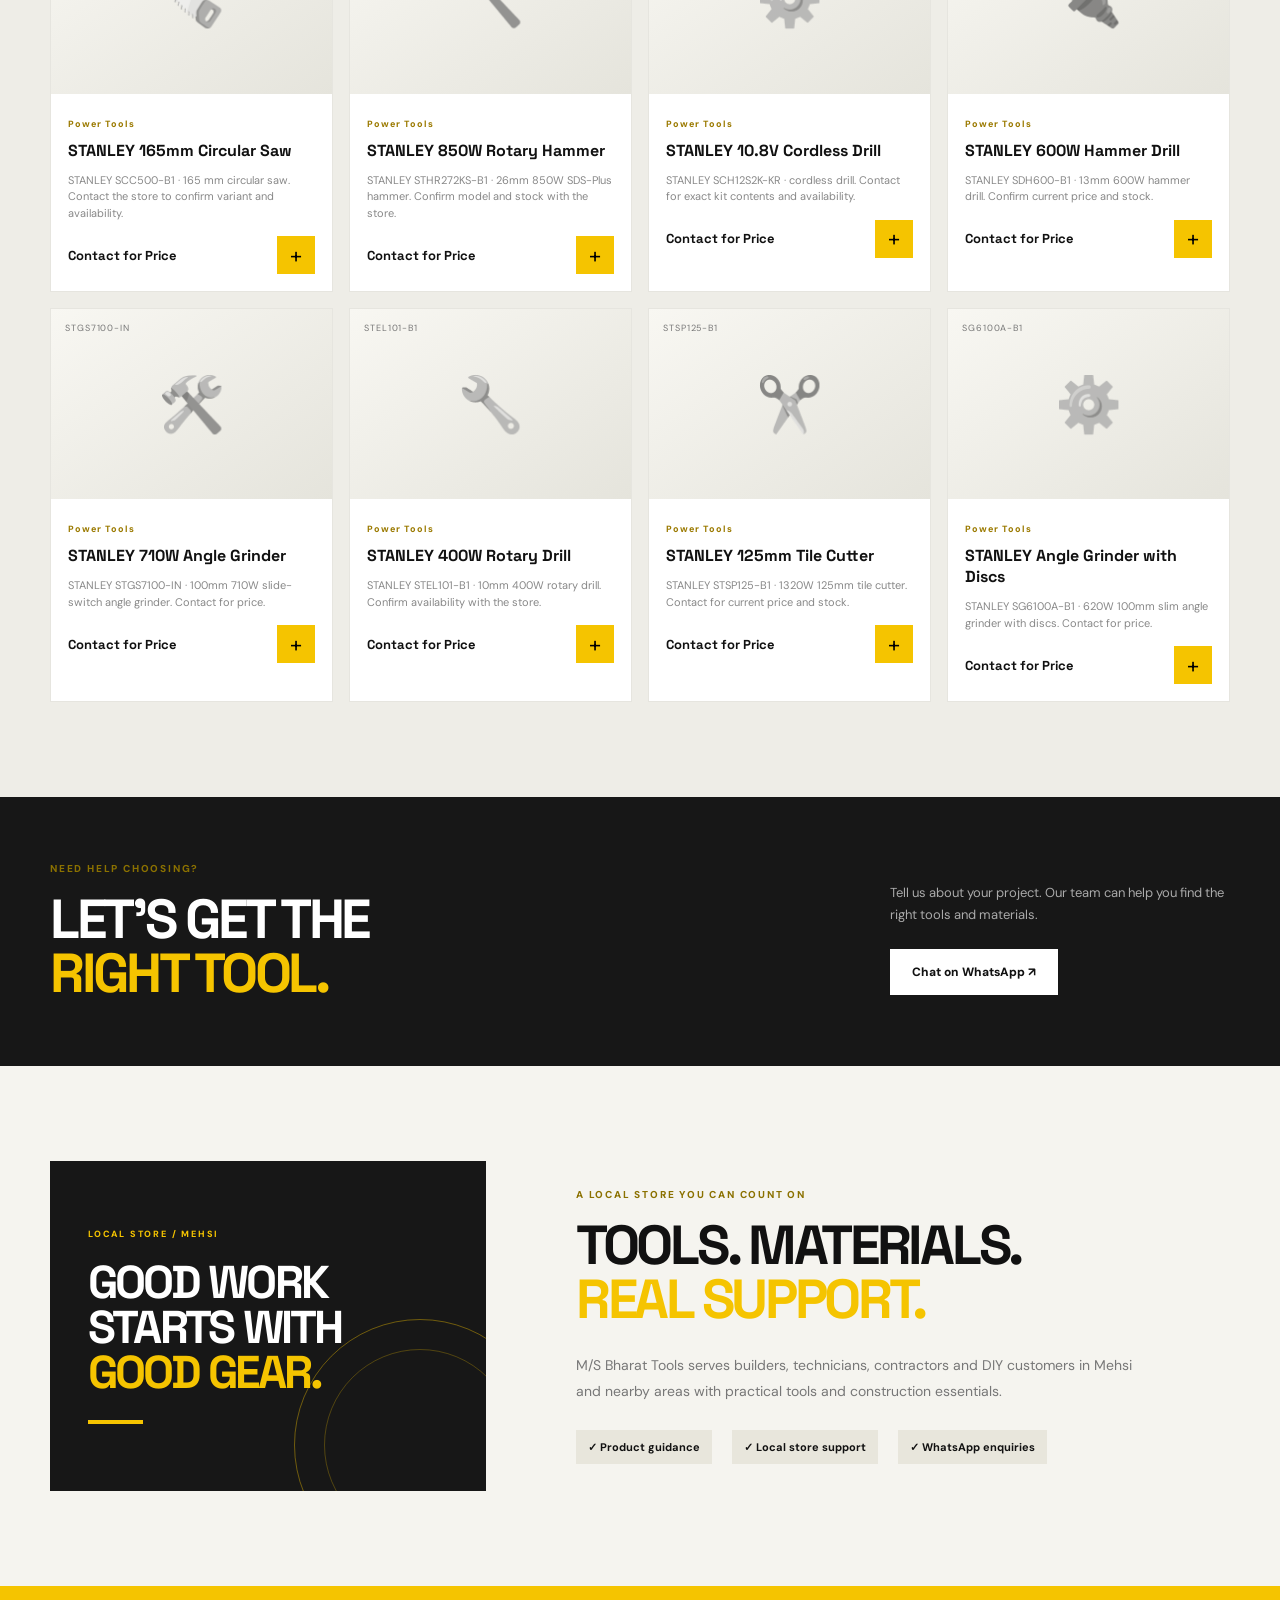
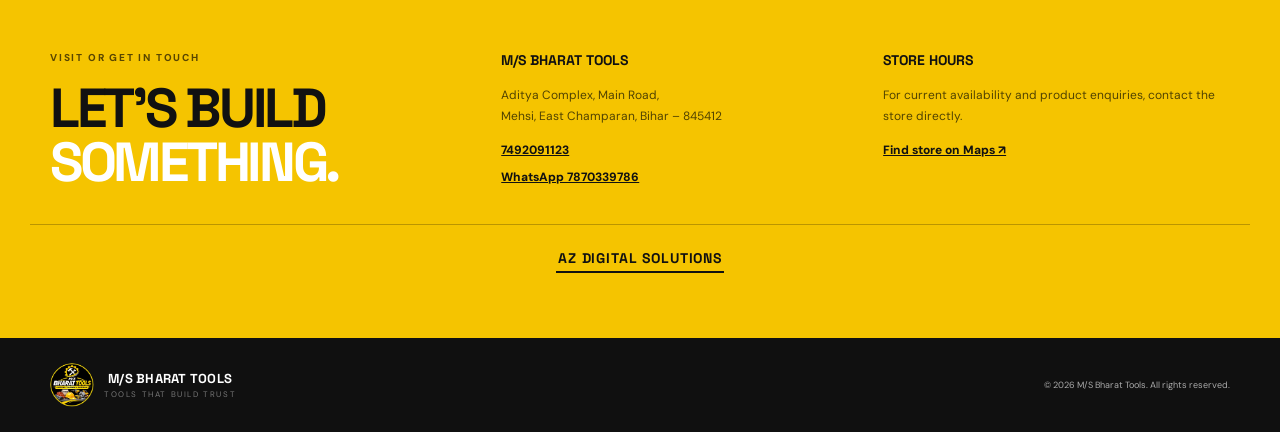
==== commit 00af578c: "Add files via upload" ====
--- a/index.html
+++ b/index.html
@@ -16,7 +16,14 @@
 <div class="nav-actions"><button class="iconbtn" id="accountBtn" aria-label="Account">♙</button><button class="cartbtn" id="cartOpen">Cart <b id="cartCount">0</b></button><button class="menu" id="menuBtn">☰</button></div>
 </div></header>
 <main>
-<section class="hero"><div class="wrap hero-grid"><div class="hero-copy"><div class="eyebrow"><span></span> YOUR LOCAL TOOLS PARTNER · MEHSI</div><h1>MAKE EVERY<br><em>JOB COUNT.</em></h1><p>Power tools, hand tools and construction essentials for workshops, job sites and the people who get things done.</p><div class="hero-actions"><a class="btn primary" href="#shop">Explore products <b>↗</b></a><a class="textlink" href="https://wa.me/917870339786" target="_blank">Talk to our team <b>→</b></a></div><div class="hero-proof"><div><b>01</b><span>Quality<br>products</span></div><div><b>02</b><span>Local store<br>support</span></div><div><b>03</b><span>Expert<br>assistance</span></div></div></div><div class="hero-art"><div class="art-glow"></div><div class="hero-photo-frame"><img id="heroSlideImage" src="https://images.unsplash.com/photo-1504148455328-c376907d081c?auto=format&fit=crop&w=1400&q=90" alt="Power drill machine and tools"></div><div class="hero-product-scene"><div class="scene-kicker">BUILT FOR THE WORK</div><div class="scene-title">POWER. PRECISION.<br>PERFORMANCE.</div></div><div class="art-tag tag-one">TOOLS THAT<br>GET IT DONE</div><div class="art-tag tag-two">MEHSI · BIHAR</div></div></div></section>
+<section class="hero"><div class="wrap hero-grid">
+<div class="hero-copy"><div class="eyebrow"><span></span> YOUR LOCAL TOOLS PARTNER · MEHSI</div>
+<h1>MAKE EVERY<br><em>JOB COUNT.</em></h1>
+<p>Power tools, hand tools and construction essentials for workshops, job sites and the people who get things done.</p>
+<div class="hero-actions"><a class="btn primary" href="#shop">Explore products <b>↗</b></a><a class="textlink" href="https://wa.me/917870339786" target="_blank">Talk to our team <b>→</b></a></div>
+<div class="hero-proof"><div><b>01</b><span>Quality<br>products</span></div><div><b>02</b><span>Local store<br>support</span></div><div><b>03</b><span>Expert<br>assistance</span></div></div></div>
+<div class="hero-art logo-hero"><div class="logo-orbit orbit-one"></div><div class="logo-orbit orbit-two"></div><div class="logo-glow"></div><img class="hero-brand-logo" src="assets/logo.png" alt="M/S Bharat Tools original logo"><div class="hero-logo-caption">TOOLS THAT BUILD TRUST <span>· MEHSI, BIHAR</span></div><div class="logo-spark">✳</div></div>
+</div></section>
 <div class="ticker" aria-label="Store categories"><div class="ticker-track"><span>POWER TOOLS <b>✳</b> HAND TOOLS <b>✳</b> CONSTRUCTION TOOLS <b>✳</b> HARDWARE <b>✳</b> BUILDING MATERIALS <b>✳</b></span><span aria-hidden="true">POWER TOOLS <b>✳</b> HAND TOOLS <b>✳</b> CONSTRUCTION TOOLS <b>✳</b> HARDWARE <b>✳</b> BUILDING MATERIALS <b>✳</b></span></div></div>
 <section class="section categories" id="categories"><div class="wrap"><div class="section-head"><div><div class="eyebrow">FIND WHAT YOU NEED</div><h2>SHOP BY <em>CATEGORY</em></h2></div><p>From workshop essentials to on-site equipment, get the right tool for the work.</p></div><div class="category-grid" id="categoryGrid"></div></div></section>
 <section class="section shop" id="shop"><div class="wrap"><div class="section-head"><div><div class="eyebrow">THE BHARAT TOOLS SELECTION</div><h2>TOOLS FOR <em>EVERY TASK</em></h2></div><span class="live-note"><span></span> STORE COLLECTION</span></div>
@@ -25,11 +32,11 @@
 </div></section>
 <section class="band"><div class="wrap band-inner"><div><div class="eyebrow">NEED HELP CHOOSING?</div><h2>LET'S GET THE<br><em>RIGHT TOOL.</em></h2></div><div><p>Tell us about your project. Our team can help you find the right tools and materials.</p><a class="btn light" href="https://wa.me/917870339786?text=Hello%20Bharat%20Tools%2C%20I%20need%20help%20choosing%20a%20product." target="_blank">Chat on WhatsApp ↗</a></div></div></section>
 <section class="section about" id="about"><div class="wrap about-grid"><div class="about-mark"><div class="about-mark-label">LOCAL STORE / MEHSI</div><div class="about-mark-title">GOOD WORK<br>STARTS WITH<br><em>GOOD GEAR.</em></div><div class="about-mark-line"></div></div><div><div class="eyebrow">A LOCAL STORE YOU CAN COUNT ON</div><h2>TOOLS. MATERIALS.<br><em>REAL SUPPORT.</em></h2><p>M/S Bharat Tools serves builders, technicians, contractors and DIY customers in Mehsi and nearby areas with practical tools and construction essentials.</p><div class="about-points"><span>✓ Product guidance</span><span>✓ Local store support</span><span>✓ WhatsApp enquiries</span></div></div></div></section>
-<section class="contact" id="contact"><div class="wrap contact-grid"><div><div class="eyebrow">VISIT OR GET IN TOUCH</div><h2>LET'S BUILD<br><em>SOMETHING.</em></h2></div><div class="contact-info"><b>M/S BHARAT TOOLS</b><p>Aditya Complex, Main Road,<br>Mehsi, East Champaran, Bihar – 845412</p><a href="tel:7492091123">7492091123</a><a href="https://wa.me/917870339786" target="_blank">WhatsApp 7870339786</a></div><div class="contact-info"><b>STORE HOURS</b><p>For current availability and product enquiries, contact the store directly.</p><a href="https://maps.google.com/?q=Aditya+Complex+Main+Road+Mehsi+Bihar" target="_blank">Find store on Maps ↗</a></div></div></section>
+<section class="contact" id="contact"><div class="wrap contact-grid"><div><div class="eyebrow">VISIT OR GET IN TOUCH</div><h2>LET'S BUILD<br><em>SOMETHING.</em></h2></div><div class="contact-info"><b>M/S BHARAT TOOLS</b><p>Aditya Complex, Main Road,<br>Mehsi, East Champaran, Bihar – 845412</p><a href="tel:7492091123">7492091123</a><a href="https://wa.me/917870339786" target="_blank">WhatsApp 7870339786</a></div><div class="contact-info"><b>STORE HOURS</b><p>For current availability and product enquiries, contact the store directly.</p><a href="https://maps.google.com/?q=Aditya+Complex+Main+Road+Mehsi+Bihar" target="_blank">Find store on Maps ↗</a></div></div><div class="agency-credit"><a href="https://www.instagram.com/azdigitalsolutions/" target="_blank" rel="noopener noreferrer">AZ DIGITAL SOLUTIONS</a></div></section>
 </main>
 <footer><div class="wrap footer"><a class="brand" href="#"><img src="assets/logo.png" alt=""><span><b>M/S BHARAT TOOLS</b><small>TOOLS THAT BUILD TRUST</small></span></a><span>© <span id="year"></span> M/S Bharat Tools. All rights reserved.</span></div></footer>
 <div class="overlay" id="overlay"></div><aside class="drawer" id="cartDrawer"><div class="drawer-head"><div><small>YOUR SELECTION</small><h3>Shopping cart</h3></div><button class="close" id="cartClose">×</button></div><div class="cart-items" id="cartItems"></div><div class="cart-bottom"><div class="subtotal"><span>Subtotal</span><b id="subtotal">₹0</b></div><p class="muted">Final availability and pricing will be confirmed by the store.</p><button class="btn primary full" id="checkoutBtn">Continue to checkout ↗</button><button class="continue" id="continueShop">Continue shopping</button></div></aside>
 <div class="modal hidden" id="accountModal"><div class="modal-card"><button class="close modal-x" id="accountClose">×</button><div class="eyebrow">CUSTOMER ACCOUNT</div><h3 id="authTitle">Welcome back.</h3><p class="muted" id="authHint">Sign in to view your account.</p><form id="authForm"><label>Email<input type="email" id="authEmail" required placeholder="you@example.com"></label><label>Password<input type="password" id="authPassword" required minlength="6" placeholder="At least 6 characters"></label><label id="nameField" class="hidden">Full name<input id="authName" placeholder="Your name"></label><button class="btn primary full" id="authSubmit">Sign in</button></form><button class="switch-auth" id="authSwitch">New here? Create an account</button><p class="status" id="authStatus"></p></div></div>
 <div class="toast" id="toast"></div>
-<script src="https://cdn.jsdelivr.net/npm/@supabase/supabase-js@2"></script><script src="config.js"></script><script src="app.js"></script><script src="hero-slider.js"></script>
+<script src="https://cdn.jsdelivr.net/npm/@supabase/supabase-js@2"></script><script src="config.js"></script><script src="app.js"></script><script src="site-motion.js"></script>
 </body></html>
--- a/style.css
+++ b/style.css
@@ -64,3 +64,59 @@
 .agency-credit a{display:inline-block;color:#111;text-decoration:none;font:700 13px "Space Grotesk";letter-spacing:.08em;border-bottom:2px solid #111;padding:4px 2px;transition:color .2s,border-color .2s}
 .agency-credit a:hover{color:#fff;border-color:#fff}
 @media(max-width:600px){.ticker{padding:12px 0}.ticker-track{animation-duration:20s}.agency-credit{margin-top:23px;padding-top:15px}}
+
+/* FINAL BRAND-LED ANIMATED HERO */
+.hero-art.logo-hero{position:relative;min-height:500px;display:grid;place-items:center;isolation:isolate;overflow:hidden;background:radial-gradient(circle at center,#292929 0%,#171717 48%,#101010 78%)}
+.hero-photo-frame,.hero-product-scene{display:none!important}
+.hero-brand-logo{position:relative;z-index:3;width:min(390px,72%);height:auto;object-fit:contain;filter:drop-shadow(0 22px 26px #000b);animation:brandFloat 5s ease-in-out infinite,brandAppear 1s ease both}
+.logo-glow{position:absolute;z-index:0;width:65%;aspect-ratio:1;border-radius:50%;background:#f4c400;filter:blur(75px);opacity:.13;animation:glowPulse 4s ease-in-out infinite}
+.logo-orbit{position:absolute;z-index:1;border:2px solid transparent;border-top-color:#f4c400;border-right-color:#f4c400;border-radius:50%;animation:orbitSpin 5s linear infinite}
+.orbit-one{width:82%;aspect-ratio:1}
+.orbit-two{width:94%;aspect-ratio:1;border-width:1px;border-bottom-color:#f4c40066;animation-duration:11s;animation-direction:reverse}
+.hero-logo-caption{position:absolute;z-index:4;bottom:5%;left:50%;transform:translateX(-50%);white-space:nowrap;color:#f4c400;font:700 9px "Space Grotesk";letter-spacing:.2em}
+.hero-logo-caption span{color:#aaa}
+.logo-spark{position:absolute;z-index:4;right:5%;bottom:18%;color:#f4c400;font-size:35px;animation:sparkPulse 2s ease-in-out infinite}
+@keyframes brandFloat{0%,100%{transform:translateY(0) rotate(-1deg)}50%{transform:translateY(-12px) rotate(1deg)}}
+@keyframes brandAppear{from{opacity:0;scale:.88}to{opacity:1;scale:1}}
+@keyframes orbitSpin{to{transform:rotate(360deg)}}
+@keyframes glowPulse{0%,100%{opacity:.08;scale:.9}50%{opacity:.2;scale:1.12}}
+@keyframes sparkPulse{0%,100%{opacity:.45;transform:rotate(0) scale(.85)}50%{opacity:1;transform:rotate(90deg) scale(1.15)}}
+/* Smooth, continuous category marquee */
+.ticker{background:var(--yellow);overflow:hidden;white-space:nowrap;padding:15px 0}
+.ticker-track{display:flex;width:max-content;animation:tickerMove 22s linear infinite}
+.ticker-track span{display:block;flex:none;padding-right:28px}
+.ticker-track b{margin:0 18px}
+@keyframes tickerMove{from{transform:translateX(0)}to{transform:translateX(-50%)}}
+.ticker:hover .ticker-track{animation-play-state:paused}
+/* Agency link centered inside the yellow contact section */
+.agency-credit{display:flex;justify-content:center;align-items:center;margin:34px auto 0;padding-top:20px;border-top:1px solid #1b160044}
+.agency-credit a{color:#111;text-decoration:none;font:700 14px "Space Grotesk";letter-spacing:.06em;position:relative}
+.agency-credit a:after{content:"";position:absolute;left:0;bottom:-5px;width:100%;height:2px;background:#111;transform:scaleX(0);transform-origin:left;transition:transform .25s}
+.agency-credit a:hover:after{transform:scaleX(1)}
+/* Footer restores the shop's original logo + brand at left */
+footer .footer{display:flex!important;align-items:center;justify-content:space-between!important;gap:20px}
+footer .footer .brand{display:flex!important;align-items:center;gap:10px;color:#fff}
+footer .footer .brand img{display:block;width:44px;height:44px;object-fit:contain;border-radius:50%}
+footer .footer>span{width:auto!important;text-align:right;color:#aaa}
+@media(max-width:600px){
+ .hero-art.logo-hero{min-height:340px;margin:0 -15px}
+ .hero-brand-logo{width:min(285px,70%)}
+ .hero-logo-caption{font-size:7px;letter-spacing:.14em}
+ .agency-credit{margin-top:25px;padding-top:16px}
+ .agency-credit a{font-size:12px}
+ footer .footer{flex-wrap:wrap!important;justify-content:center!important;text-align:center}
+ footer .footer .brand{justify-content:center}
+ footer .footer>span{width:100%!important;text-align:center}
+}
+/* Subtle entrance animations for content blocks */
+@media(prefers-reduced-motion:no-preference){
+ .category-card,.product-card,.about-grid,.band-inner{animation:contentLift .7s ease both}
+ .category-card:nth-child(2),.product-card:nth-child(2){animation-delay:.08s}
+ .category-card:nth-child(3),.product-card:nth-child(3){animation-delay:.16s}
+}
+@keyframes contentLift{from{opacity:.65;transform:translateY(12px)}to{opacity:1;transform:translateY(0)}}
+
+@media(prefers-reduced-motion:no-preference){
+ .section,.band,.contact{opacity:.01;transform:translateY(18px);transition:opacity .7s ease,transform .7s ease}
+ .section.is-visible,.band.is-visible,.contact.is-visible{opacity:1;transform:translateY(0)}
+}
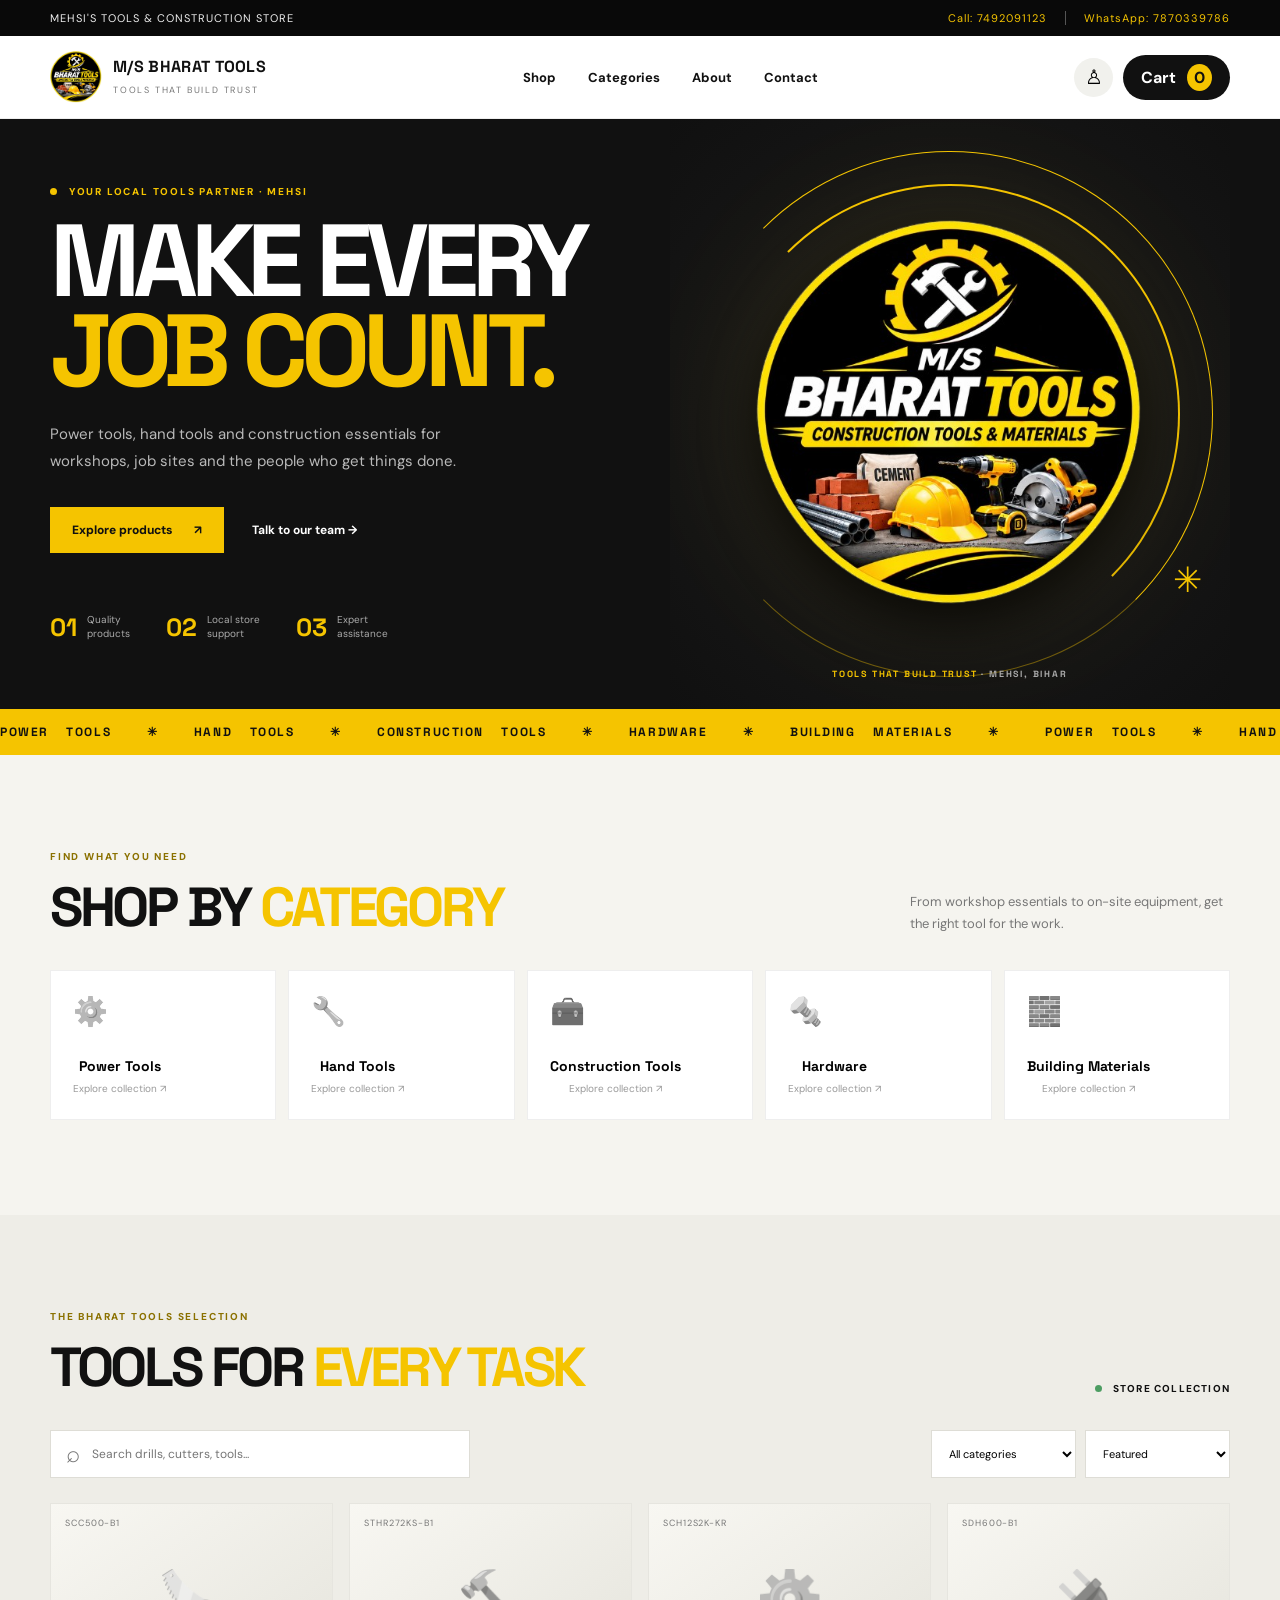
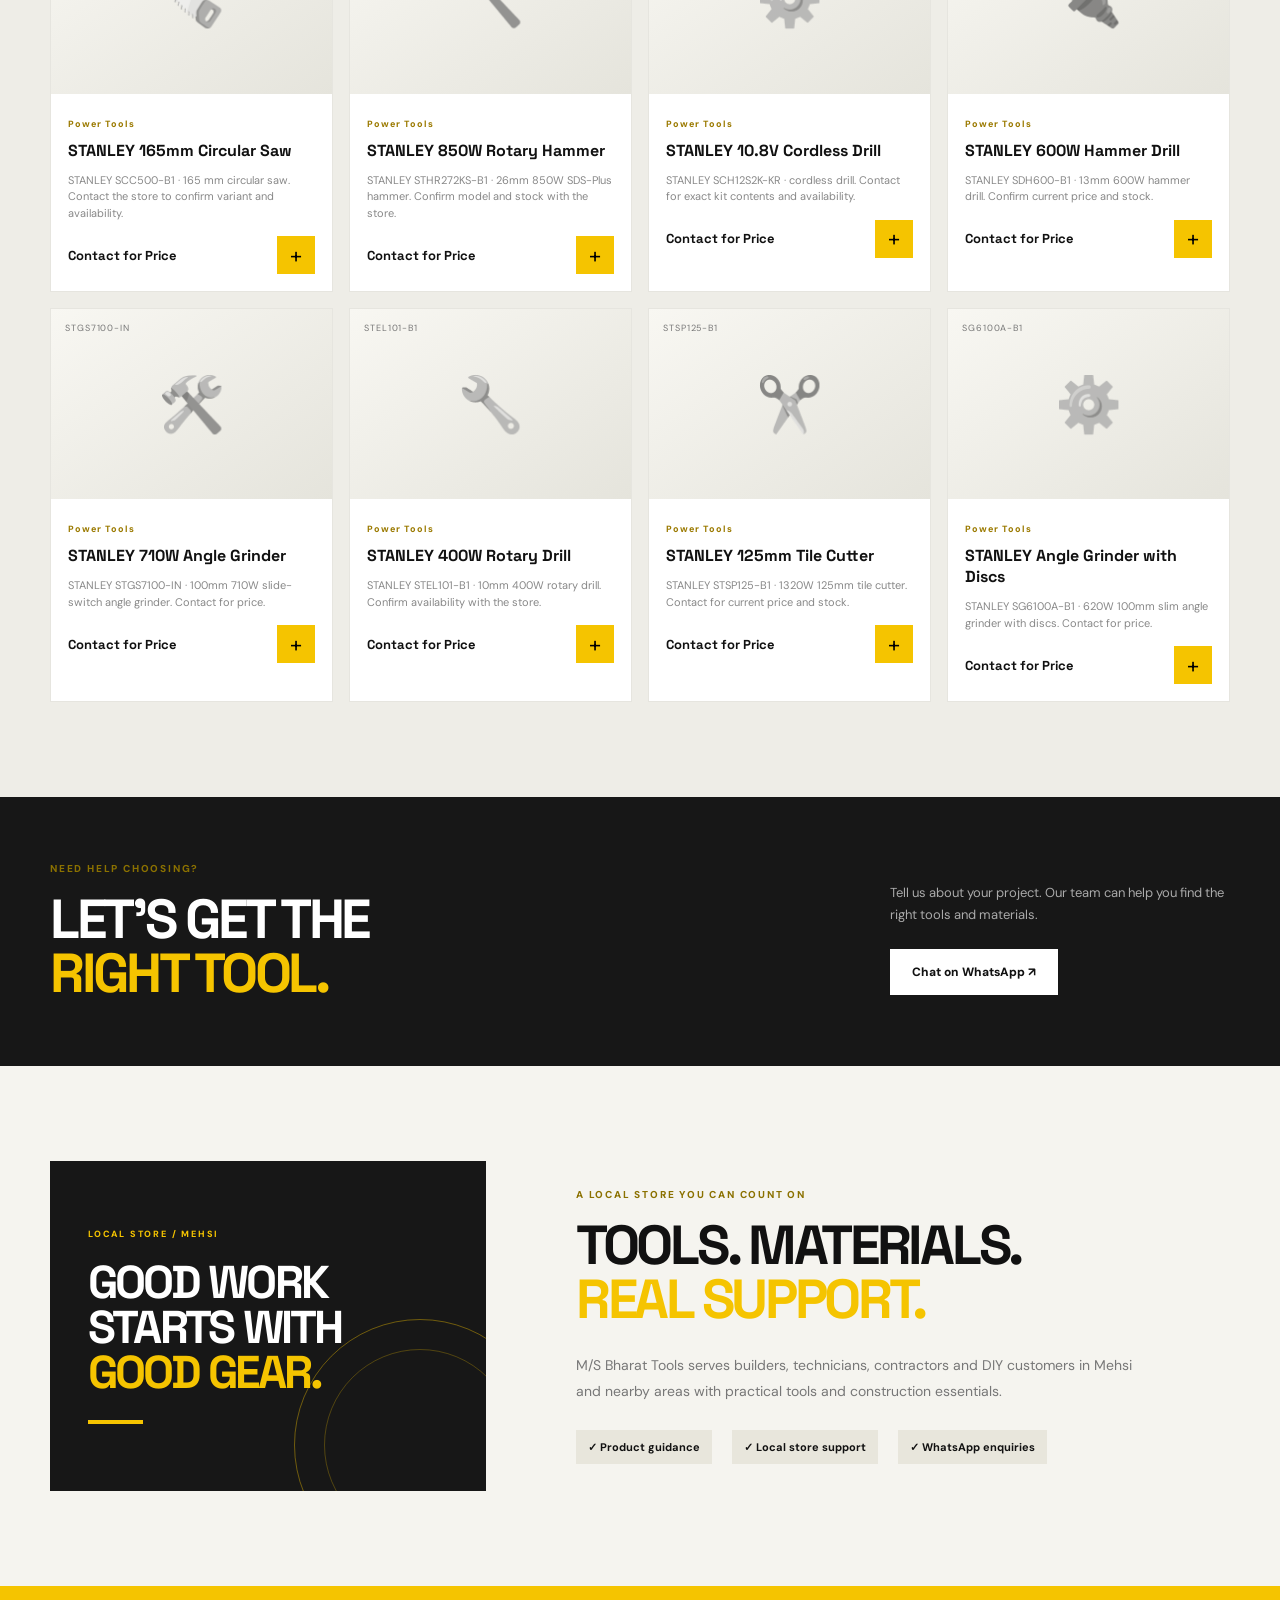
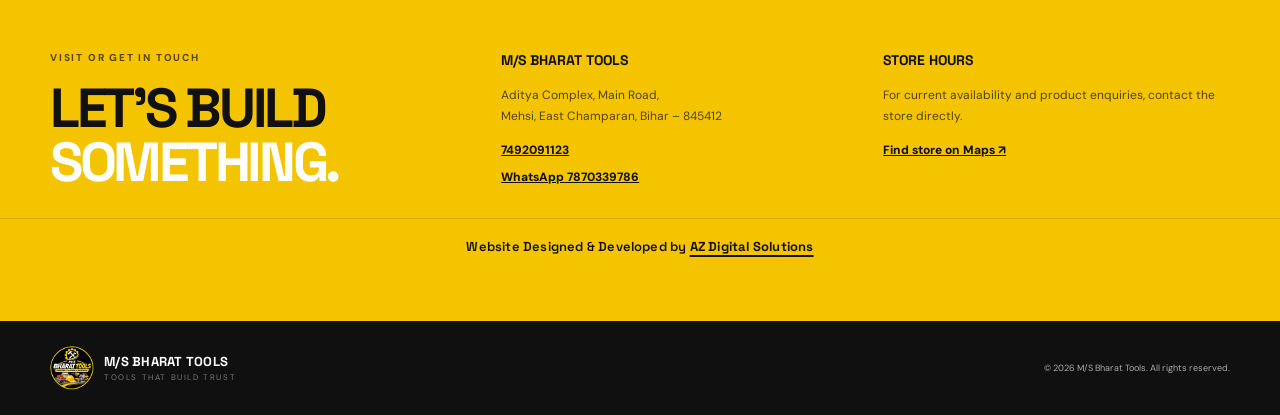
==== commit 00aab337: "Add files via upload" ====
--- a/index.html
+++ b/index.html
@@ -32,7 +32,7 @@
 </div></section>
 <section class="band"><div class="wrap band-inner"><div><div class="eyebrow">NEED HELP CHOOSING?</div><h2>LET'S GET THE<br><em>RIGHT TOOL.</em></h2></div><div><p>Tell us about your project. Our team can help you find the right tools and materials.</p><a class="btn light" href="https://wa.me/917870339786?text=Hello%20Bharat%20Tools%2C%20I%20need%20help%20choosing%20a%20product." target="_blank">Chat on WhatsApp ↗</a></div></div></section>
 <section class="section about" id="about"><div class="wrap about-grid"><div class="about-mark"><div class="about-mark-label">LOCAL STORE / MEHSI</div><div class="about-mark-title">GOOD WORK<br>STARTS WITH<br><em>GOOD GEAR.</em></div><div class="about-mark-line"></div></div><div><div class="eyebrow">A LOCAL STORE YOU CAN COUNT ON</div><h2>TOOLS. MATERIALS.<br><em>REAL SUPPORT.</em></h2><p>M/S Bharat Tools serves builders, technicians, contractors and DIY customers in Mehsi and nearby areas with practical tools and construction essentials.</p><div class="about-points"><span>✓ Product guidance</span><span>✓ Local store support</span><span>✓ WhatsApp enquiries</span></div></div></div></section>
-<section class="contact" id="contact"><div class="wrap contact-grid"><div><div class="eyebrow">VISIT OR GET IN TOUCH</div><h2>LET'S BUILD<br><em>SOMETHING.</em></h2></div><div class="contact-info"><b>M/S BHARAT TOOLS</b><p>Aditya Complex, Main Road,<br>Mehsi, East Champaran, Bihar – 845412</p><a href="tel:7492091123">7492091123</a><a href="https://wa.me/917870339786" target="_blank">WhatsApp 7870339786</a></div><div class="contact-info"><b>STORE HOURS</b><p>For current availability and product enquiries, contact the store directly.</p><a href="https://maps.google.com/?q=Aditya+Complex+Main+Road+Mehsi+Bihar" target="_blank">Find store on Maps ↗</a></div></div><div class="agency-credit"><a href="https://www.instagram.com/azdigitalsolutions/" target="_blank" rel="noopener noreferrer">AZ DIGITAL SOLUTIONS</a></div></section>
+<section class="contact" id="contact"><div class="wrap contact-grid"><div><div class="eyebrow">VISIT OR GET IN TOUCH</div><h2>LET'S BUILD<br><em>SOMETHING.</em></h2></div><div class="contact-info"><b>M/S BHARAT TOOLS</b><p>Aditya Complex, Main Road,<br>Mehsi, East Champaran, Bihar – 845412</p><a href="tel:7492091123">7492091123</a><a href="https://wa.me/917870339786" target="_blank">WhatsApp 7870339786</a></div><div class="contact-info"><b>STORE HOURS</b><p>For current availability and product enquiries, contact the store directly.</p><a href="https://maps.google.com/?q=Aditya+Complex+Main+Road+Mehsi+Bihar" target="_blank">Find store on Maps ↗</a></div></div><div class="agency-credit"><a href="https://www.instagram.com/azdigitalsolutions/" target="_blank" rel="noopener noreferrer">Website Designed &amp; Developed by <strong>AZ Digital Solutions</strong></a></div></section>
 </main>
 <footer><div class="wrap footer"><a class="brand" href="#"><img src="assets/logo.png" alt=""><span><b>M/S BHARAT TOOLS</b><small>TOOLS THAT BUILD TRUST</small></span></a><span>© <span id="year"></span> M/S Bharat Tools. All rights reserved.</span></div></footer>
 <div class="overlay" id="overlay"></div><aside class="drawer" id="cartDrawer"><div class="drawer-head"><div><small>YOUR SELECTION</small><h3>Shopping cart</h3></div><button class="close" id="cartClose">×</button></div><div class="cart-items" id="cartItems"></div><div class="cart-bottom"><div class="subtotal"><span>Subtotal</span><b id="subtotal">₹0</b></div><p class="muted">Final availability and pricing will be confirmed by the store.</p><button class="btn primary full" id="checkoutBtn">Continue to checkout ↗</button><button class="continue" id="continueShop">Continue shopping</button></div></aside>
--- a/style.css
+++ b/style.css
@@ -120,3 +120,24 @@
  .section,.band,.contact{opacity:.01;transform:translateY(18px);transition:opacity .7s ease,transform .7s ease}
  .section.is-visible,.band.is-visible,.contact.is-visible{opacity:1;transform:translateY(0)}
 }
+
+/* FINAL FIX: show only the circular logo, never a rectangular photo/background */
+.logo-hero{background:radial-gradient(circle at center,#262626 0%,#151515 62%,#101010 100%)!important}
+.logo-hero:before,.logo-hero:after{content:none!important;display:none!important;background:none!important}
+.logo-hero .hero-photo-frame,.logo-hero .hero-product-scene{display:none!important}
+.hero-brand-logo{width:min(390px,72%);background:transparent!important;mix-blend-mode:normal;object-fit:contain}
+.logo-orbit{pointer-events:none}
+.agency-credit{width:100%;margin:28px auto 0;padding:18px 12px 0;border-top:1px solid #1112;display:flex;justify-content:center;align-items:center;text-align:center}
+.agency-credit a{display:inline-block;color:#111;text-decoration:none;border:0;padding:0;font:600 13px/1.5 "Space Grotesk";letter-spacing:.015em}
+.agency-credit a strong{font-weight:800;text-decoration:underline;text-decoration-thickness:2px;text-underline-offset:4px}
+.agency-credit a:hover{color:#fff}
+.footer{display:flex!important;align-items:center;justify-content:space-between!important;text-align:left!important}
+.footer .brand{display:flex!important;align-items:center;gap:10px;color:#fff;text-decoration:none}
+.footer .brand img{width:42px;height:42px;object-fit:contain;background:transparent}
+.footer>span{font-size:9px;text-align:right}
+@media(max-width:600px){
+ .agency-credit{margin-top:22px;padding-top:15px}
+ .agency-credit a{font-size:11px}
+ .footer{flex-direction:column!important;gap:12px;justify-content:center!important;text-align:center!important}
+ .footer>span{text-align:center}
+}
